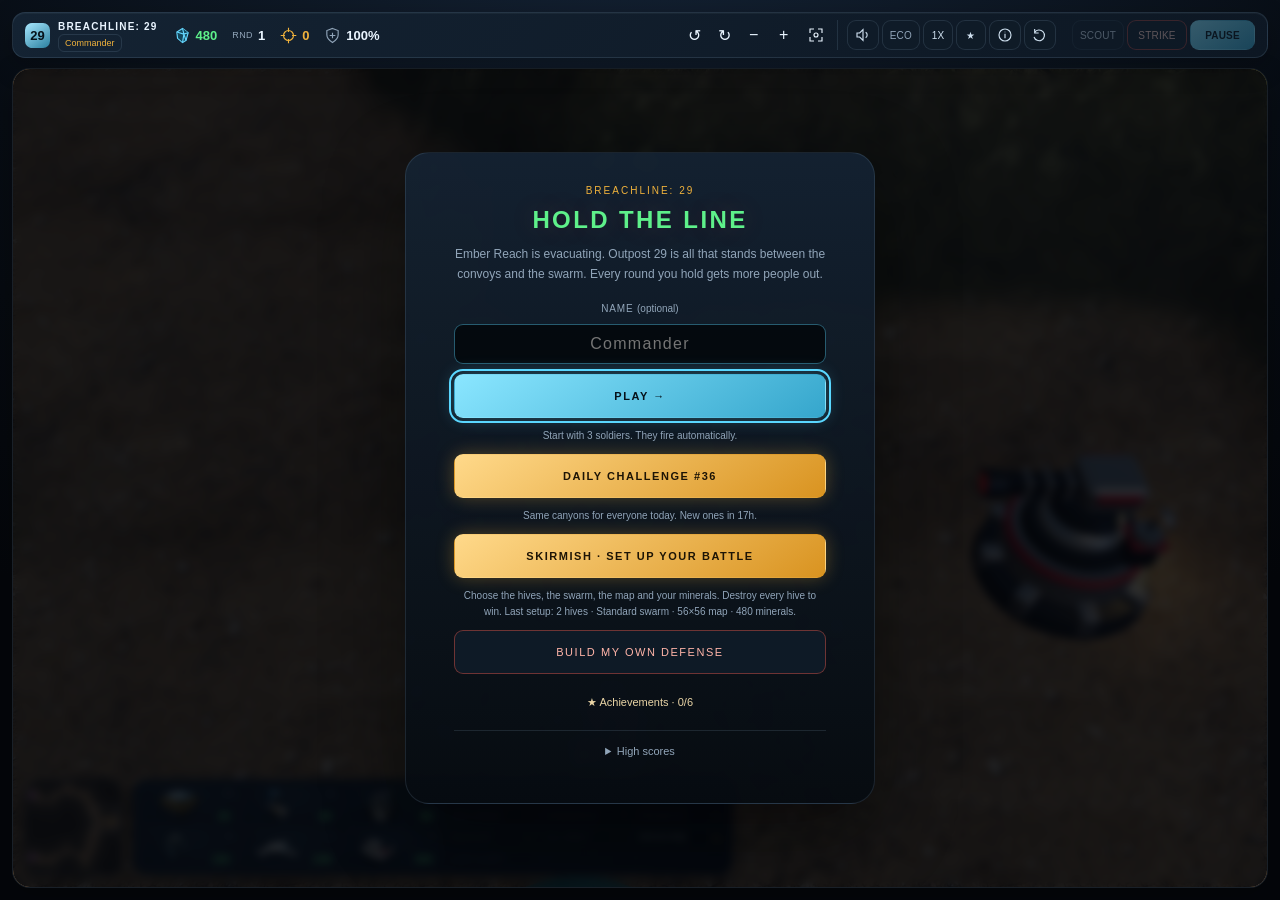
==== index.html @ 42fe8c97 "Show unit stats in the bottom-right corner A selected unit, or the unit a build card offers, shows i" ====
<!DOCTYPE html>
<html lang="en">
<head>
<meta charset="utf-8">
<meta name="viewport" content="width=device-width, initial-scale=1">
<title>BREACHLINE: 29 — Hold the Line</title>
<meta name="description" content="Outpost 29 is all that stands between an evacuation and an endless swarm. Build the line, command it like an RTS, and see how many rounds you can hold. Free in your browser, no install.">
<meta name="theme-color" content="#070e18">
<link rel="canonical" href="https://protectyourhome.vercel.app/">
<!-- Link previews. The picture is rendered from the game by tests/make-og-image.cjs. -->
<meta property="og:type" content="website">
<meta property="og:site_name" content="BREACHLINE: 29">
<meta property="og:title" content="BREACHLINE: 29 — Hold the Line">
<meta property="og:description" content="Outpost 29 is all that stands between an evacuation and an endless swarm. Build the line, command it like an RTS, and see how many rounds you can hold. Free in your browser.">
<meta property="og:url" content="https://protectyourhome.vercel.app/">
<meta property="og:image" content="https://protectyourhome.vercel.app/assets/og.jpg">
<meta property="og:image:width" content="1200">
<meta property="og:image:height" content="630">
<meta property="og:image:alt" content="A thin line of troopers, walkers and a gunship holding a canyon barricade against a glowing swarm.">
<meta name="twitter:card" content="summary_large_image">
<meta name="twitter:title" content="BREACHLINE: 29 — Hold the Line">
<meta name="twitter:description" content="An evacuation behind you, an endless swarm in front. How many rounds can you hold? Free in your browser.">
<meta name="twitter:image" content="https://protectyourhome.vercel.app/assets/og.jpg">
<link rel="stylesheet" href="src/style.css">
<link rel="stylesheet" href="src/skirmish.css">
<script type="importmap">
{
  "imports": {
    "three": "./vendor/three/build/three.module.js",
    "three/addons/": "./vendor/three/examples/jsm/"
  }
}
</script>
</head>
<body>
<div class="app">

  <header class="hud">
    <div class="hud__brand">
      <div class="hud__sigil">29</div>
      <div>
        <h1>BREACHLINE: 29</h1>
        <p id="pilot">Ember Reach · Outpost 29</p>
        <span id="commanderBadge" class="commander-badge">Commander</span>
      </div>
    </div>

    <div class="hud__readouts" aria-label="Resources and progress">
      <div class="readout readout--mineral" title="Minerals"><svg class="hud-icon hud-icon--mineral" viewBox="0 0 24 24" aria-hidden="true"><path d="m12 2 8 6-3 11-5 3-7-6L4 7Z"/><path d="m12 2 2 8 6-2M4 7l10 3-2 12m2-12 3 9"/></svg><span class="sr-only">Minerals </span><span class="readout__v" id="rMinerals">0</span></div>
      <div class="readout" title="Level"><span class="readout__k">RND</span><span class="readout__v" id="rWave">1</span></div>
      <div class="readout readout--score" title="Score · bugs killed"><svg class="hud-icon" viewBox="0 0 24 24" aria-hidden="true"><circle cx="12" cy="12" r="7"/><path d="M12 1v6m0 10v6M1 12h6m10 0h6"/></svg><span class="sr-only">Score </span><span class="readout__v" id="rKills">0</span><span id="rStreak" class="streak" title="Kill streak: keep killing within 2.5 seconds for bonus minerals" hidden></span></div>
      <div class="readout" title="Ridge relay health"><svg class="hud-icon" viewBox="0 0 24 24" aria-hidden="true"><path d="m12 2 8 3v6c0 6-8 11-8 11S4 17 4 11V5Z"/><path d="M8 12h8m-4-4v8"/></svg><span class="sr-only">Base health </span><span class="readout__v" id="rCore">100%</span></div>
    </div>

    <div id="hudTools" class="hud__tools">
      <div class="cam" aria-label="Camera">
        <button id="camLeft" class="cam__btn" title="Rotate left" aria-label="Rotate left">↺</button>
        <button id="camRight" class="cam__btn" title="Rotate right" aria-label="Rotate right">↻</button>
        <button id="camOut" class="cam__btn" title="Zoom out" aria-label="Zoom out">−</button>
        <button id="camIn" class="cam__btn" title="Zoom in" aria-label="Zoom in">+</button>
        <button id="camReset" class="cam__btn" title="Reset view" aria-label="Reset view"><svg viewBox="0 0 24 24" aria-hidden="true"><path d="M3 9V3h6m6 0h6v6M3 15v6h6m6 0h6v-6"/><circle cx="12" cy="12" r="3"/></svg></button>
      </div>
      <div class="hud__settings">
        <button id="btnSound" class="btn btn--icon" title="Sound on" aria-label="Toggle sound" aria-pressed="true"><svg viewBox="0 0 24 24" aria-hidden="true"><path d="M3 9h4l5-5v16l-5-5H3ZM16 8c3 2 3 6 0 8"/><path class="sound-mute" d="m16 9 6 6m0-6-6 6"/></svg></button>
        <button id="btnFx" class="btn btn--icon" title="Eco graphics: cooler 30 fps rendering">ECO</button>
        <button id="btnSpeed" class="btn btn--icon" title="Game speed">1x</button>
        <button id="btnCareer" class="btn" type="button" title="Achievements and cosmetics" aria-label="Achievements and cosmetics">★</button>
        <button id="btnInspector" class="btn btn--inspector" title="Unit info (I)" aria-label="Unit info" aria-expanded="false" aria-controls="unitPanel"><svg viewBox="0 0 24 24" aria-hidden="true"><circle cx="12" cy="12" r="9"/><path d="M12 10v7m0-10v1"/></svg></button>
        <button id="btnRestart" class="btn" title="Restart" aria-label="Restart"><svg viewBox="0 0 24 24" aria-hidden="true"><path d="M4 8a8 8 0 1 1-1 7M4 3v6h6"/></svg></button>
      </div>
    </div>
    <div class="hud__controls">
      <button id="btnScout" class="btn" type="button" aria-haspopup="dialog" aria-controls="scoutDialog">Scout</button>
      <button id="btnAir" class="btn btn--strike" title="Air Strike (R)" aria-label="Air Strike">Strike</button>
      <button id="btnPause" class="btn btn--primary" title="Pause game (Space)" aria-pressed="false">Pause</button>
      <button id="btnMore" class="btn btn--more" title="Camera and settings" aria-label="Camera and settings" aria-expanded="false" aria-controls="hudTools">⋯</button>
    </div>
  </header>


  <main class="stage">
    <canvas id="game" aria-label="Battlefield: drag to pan, hold the middle mouse button and drag to rotate, right-click to order units, scroll to zoom, Shift-drag to select units"></canvas>
    <div id="overlay" class="overlay"></div>
    <div id="raidNotice" class="raid-notice" role="status" hidden><strong>Destroy enemy's base</strong><span>Attack (A) sends your army · Destroy every enemy base to finish the round</span></div>
    <div id="callout" class="callout" role="status" aria-live="polite" hidden><strong id="calloutTitle"></strong><span id="calloutNote"></span></div>
    <button id="btnRedeploy" class="btn btn--primary redeploy" type="button" hidden>Redeploy army (Shift+D)</button>
    <div id="selbox" class="selbox" hidden></div>
    <canvas id="minimap" class="minimap" title="Minimap — click to look, right-click to send selected units"></canvas>

  <section class="dock" aria-label="Build units and issue orders">
    <div class="buildbar" id="buildBar"></div>
    <div id="toasts" class="toasts"></div>
    <div class="cmdcard" id="cmdCard" aria-label="Commands"></div>
  </section>

  <aside id="unitCard" class="unit-card" aria-label="Unit stats" hidden>
    <div class="unit-card__head"><strong id="cardName"></strong><span id="cardRole"></span></div>
    <div id="cardHealth" class="unit-card__health"><i id="cardHealthBar"></i><span id="cardHealthText"></span></div>
    <div id="cardStats" class="unit-card__stats"></div>
  </aside>



    <div id="fieldGuide" class="field-guide" hidden>
      <span class="field-guide__tag">FIELD MANUAL / 01</span>
      <strong id="guideTitle">Your squad fires automatically.</strong>
      <span id="guideText">Shift-drag to select them. Right-click the ground to reposition.</span>
      <button id="guideDismiss" type="button" aria-label="Dismiss field manual">×</button>
    </div>
    <div id="challengeHud" class="challenge-hud" hidden aria-live="polite"></div>
    <div id="matchHud" class="match-hud" role="status" hidden></div>
    <div id="achievementNotice" class="achievement-notice" role="status" aria-live="polite" hidden></div>

    <section id="pauseMenu" class="banner pause-menu" aria-label="Game paused" hidden>
      <div class="banner__inner pause-card">
        <span class="intro__eyebrow">TAKE A BREATHER</span>
        <h2 class="is-win">Game paused</h2>
        <p id="pauseSaveInfo"></p>
        <button id="btnResume" class="btn btn--primary" type="button">Resume game</button>
        <button id="btnPlan" class="btn" type="button">Plan defense while paused</button>
        <button id="btnSaveQuit" class="btn" type="button">Save &amp; quit</button>
        <button class="btn btn--ghost" type="button" data-career>Achievements &amp; cosmetics</button>
        <p id="saveFeedback" class="save-feedback" role="status"></p>
      </div>
    </section>
    <button id="pausePlanBar" class="pause-plan-bar" type="button" hidden>Planning paused · Open pause menu</button>

    <div id="banner" class="banner" hidden>
      <div class="banner__inner">
        <h2 id="bannerTitle">Outpost Overrun</h2>
        <p id="bannerText"></p>
        <img id="runCard" class="run-card" alt="Your last stand score card" hidden>
        <div class="share-actions">
          <button id="btnChallenge" class="btn btn--gold" type="button">Challenge a friend</button>
          <button id="btnCopyChallenge" class="btn" type="button">Copy link</button>
          <button id="btnSaveCard" class="btn" type="button">Save card</button>
        </div>
        <p id="shareStatus" class="share-status" role="status"></p>
        <ol id="bannerBoard" class="board"></ol>
        <button id="resultCareer" class="career-teaser" type="button" data-career></button>
        <button id="bannerBtn" class="btn btn--primary">Play Again</button>
      </div>
    </div>

    <div id="intro" class="banner">
      <form id="introForm" class="banner__inner intro" autocomplete="off">
        <span class="intro__eyebrow">BREACHLINE: 29</span>
        <h2 class="is-win">Hold the Line</h2>
        <p>Ember Reach is evacuating. Outpost 29 is all that stands between the convoys and the swarm. Every round you hold gets more people out.</p>
        <p id="challengeIntro" class="challenge-intro" hidden></p>
        <section id="savedRun" class="saved-run" aria-label="Saved run" hidden>
          <button id="btnContinue" class="btn btn--primary" type="button">Continue game</button>
          <p id="savedRunInfo"></p>
        </section>
        <p id="introSaveFeedback" class="save-feedback" role="status"></p>
        <label class="intro__label" for="playerName">Name <span>(optional)</span></label>
        <input id="playerName" class="intro__input" maxlength="16" placeholder="Commander" spellcheck="false">
        <button id="introBtn" class="btn btn--primary" type="submit" name="deploy" value="quick">Play →</button>
        <span class="intro__hint">Start with 3 soldiers. They fire automatically.</span>
        <button id="btnDaily" class="btn btn--gold" type="submit" name="deploy" value="daily">Daily challenge</button>
        <span id="dailyInfo" class="intro__hint"></span>
        <button id="btnSkirmish" class="btn btn--gold" type="button" aria-haspopup="dialog" aria-controls="skirmishDialog" hidden>Skirmish · set up your battle</button>
        <span id="skirmishInfo" class="intro__hint" hidden></span>
        <button class="btn btn--ghost" type="submit" name="deploy" value="build">Build my own defense</button>
        <button id="introCareer" class="career-teaser" type="button" data-career></button>
        <details id="introScores" class="intro__scores">
          <summary>High scores</summary>
          <p class="intro__sub" id="boardTitle">Top commanders</p>
          <ol id="introBoard" class="board"></ol>
        </details>
      </form>
    </div>
  </main>



  <aside id="unitPanel" class="panel" data-faction="marine">
  <section id="battleReadouts" class="battle-readouts" aria-label="Round and boss progress" hidden>
    <section id="assaultHud" class="assault-hud" hidden aria-label="Milestone assault">
      <div class="assault-hud__top"><span id="bossKicker">MILESTONE / 10</span><button id="btnLocateBoss" type="button">Locate boss ↗</button></div>
      <div class="assault-hud__title"><strong id="bossName"></strong><span id="bossHealth"></span></div>
      <div id="bossMeter" class="boss-meter" role="progressbar" aria-label="Boss health" aria-valuemin="0" aria-valuemax="100"><i id="bossFill"></i></div>
      <p id="bossStatus"></p>
      <div class="assault-hud__timers"><span id="bossAttack"></span><span id="bossAdds"></span></div>
    </section>
    <details id="treasure" class="treasure" hidden>
      <summary id="treasureSummary">Trooper upgrades · automatically applied</summary>
      <p class="treasure__help">All current and future Troopers. Silver: next 3 rounds. Gold: permanent this run.</p>
      <div id="treasureNote" class="treasure__list"></div>
    </details>
    <details id="evolutionLoadout" class="treasure" hidden>
      <summary id="evolutionSummary">Army evolutions</summary>
      <p class="treasure__help">Permanent this run · current and future units</p>
      <div id="evolutionList" class="evolution-list"></div>
    </details>
  </section>

    <div class="panel__tabs">
      <button class="tab tab--active" data-unit="marine">Trooper</button>
      <button class="tab" data-unit="goliath">Atlas</button>
      <button class="tab" data-unit="tank">Hammer</button>
      <button class="tab" data-unit="falcon">Vector</button>
      <button class="tab" data-unit="cruiser">Titan</button>
      <button class="tab" data-unit="scorcher">Torch</button>
      <button class="tab" data-unit="deadeye">Spectre</button>
      <button class="tab" data-unit="mender">Medic</button>
      <button class="tab" data-unit="zergling">Ripper</button>
    </div>

    <div class="portrait">
      <canvas id="portrait"></canvas>
      <div class="portrait__scan"></div>
      <div class="portrait__tag" id="pFaction">Breachline Compact</div>
    </div>

    <div class="panel__head">
      <h2 id="pName">Trooper</h2>
      <p id="pRole">Recruit · Tier 1 of 4</p>
      <p class="selcount" id="selCount"></p>
    </div>

    <div class="selgrid" id="selGrid" hidden></div>

    <div class="stats" id="stats"></div>

    <div id="baseActions" class="base-actions" hidden>
      <button id="btnBaseUpgrade" class="btn btn--gold" type="button">Upgrade base · 200 minerals</button>
      <span id="baseBonus"></span>
      <button id="btnLaser" class="btn" type="button" aria-pressed="false">Laser · 0%</button>
      <span id="laserHint">90s charge · one piercing shot</span>
    </div>

    <div class="actions">
      <button id="btnUpgrade" class="btn btn--gold" hidden>Promote</button>
      <button id="btnYamato" class="btn btn--gold" type="button" hidden>Fire Yamato (Shift+Z)</button>
      <button id="btnStim" class="btn btn--stim" hidden>Overdrive (F)</button>
      <button id="btnEject" class="btn" hidden>Leave Bunker</button>
      <button id="btnSell" class="btn btn--ghost" hidden>Salvage</button>
      <button id="btnScv" class="btn" hidden>Rebuild Patch Rig</button>
    </div>

    <div class="armory">
      <div class="armory__row">
        <span class="armory__k">Armory</span>
        <span class="armory__v" id="armoryLabel">Dense-Core Slugs</span>
      </div>
      <div class="armory__bar"><i id="armoryFill"></i></div>
      <p class="armory__note" id="armoryNote"></p>
    </div>

    <p class="bio" id="pBio"></p>
    <p class="quote" id="pQuote"></p>
  </aside>

</div>

<dialog id="evolutionDialog" class="evolution-dialog" aria-labelledby="evolutionTitle" aria-describedby="evolutionHelp">
  <span class="evolution-eyebrow" id="evolutionBoss">BOSS DEFEATED</span>
  <h2 id="evolutionTitle">Evolve your army.</h2>
  <p id="evolutionHelp">Choose one. Change the way you fight for the rest of this run.</p>
  <div id="evolutionChoices" class="evolution-choices"></div>
  <p class="evolution-footer">BATTLE PAUSED · Treasure collected · Choose to resume</p>
</dialog>

<dialog id="careerDialog" class="career-dialog" aria-labelledby="careerTitle">
  <div class="career-heading"><div><span class="intro__eyebrow">COMMANDER RECORD</span><h2 id="careerTitle">Make every stand count</h2></div><button id="closeCareer" class="btn" type="button" aria-label="Close achievements">×</button></div>
  <p id="careerSummary"></p>
  <p class="career-help">Progress carries across runs. Rewards change your look; combat strength comes from your run.</p>
  <div id="achievementList" class="achievement-list"></div>
  <h3>Your loadout</h3>
  <p class="career-help">Army rings appear beneath your units, including new recruits.</p>
  <div id="cosmeticLoadout" class="cosmetic-loadout"></div>
  <p id="careerStorage" class="save-feedback" role="status"></p>
</dialog>

<dialog id="skirmishDialog" class="career-dialog skirmish-dialog" aria-labelledby="skirmishTitle">
  <div class="career-heading"><div><span class="intro__eyebrow">SKIRMISH</span><h2 id="skirmishTitle">Set up your battle</h2></div><button id="closeSkirmish" class="btn" type="button" aria-label="Close setup">×</button></div>
  <p class="career-help">One map, one match. Destroy every hive to win; lose if the relay falls.</p>
  <div id="skirmishSetup" class="skirmish-setup"></div>
  <p id="skirmishSummary" class="skirmish-summary" role="status"></p>
  <div class="share-actions"><button id="startSkirmish" class="btn btn--primary" type="button">Start match</button></div>
</dialog>

<dialog id="replaceDialog" class="career-dialog replace-dialog" aria-labelledby="replaceTitle">
  <h2 id="replaceTitle">Start a new stand?</h2>
  <p id="replaceText"></p>
  <div class="share-actions"><button id="cancelReplace" class="btn" type="button">Keep saved run</button><button id="confirmReplace" class="btn btn--primary" type="button">Start new run</button></div>
</dialog>

<script type="module" src="src/main.js"></script>
<dialog id="scoutDialog" class="scout-dialog" aria-labelledby="scoutTitle" aria-describedby="scoutSummary">
  <header><span class="scout-eyebrow">KNOW THE ENEMY · CHOOSE YOUR COUNTER</span><h2 id="scoutTitle">Scouting report</h2></header>
  <p id="scoutSummary"></p>
  <p class="scout-paused">Battle paused while you plan. Select a counter, then place it on the battlefield.</p>
  <div id="scoutThreats"></div>
  <p id="scoutBoss" class="scout-boss" hidden></p>
  <form method="dialog"><button id="scoutClose" class="btn btn--primary" type="button" autofocus>Return to battlefield</button></form>
</dialog>
</body>
</html>
---- src/style.css ----
:root {
  --compact: #5ad7ff;
  --zerg: #c06bff;
  --gold: #f0b23c;
  --ok: #5ef08a;
  --danger: #ff5a4a;
  --line: rgba(120, 170, 210, .16);
  --text: #cfe0ef;
  --muted: #7b8ea3;
  --mono: ui-monospace, "SF Mono", Menlo, Consolas, monospace;
  --accent: var(--compact);
}

* { box-sizing: border-box; }

html, body {
  margin: 0;
  height: 100%;
  background: radial-gradient(1400px 800px at 50% -15%, #16263a 0%, #070c13 55%, #04060a 100%);
  color: var(--text);
  font-family: -apple-system, BlinkMacSystemFont, "Segoe UI", sans-serif;
  -webkit-font-smoothing: antialiased;
  overflow: hidden;
}

.app {
  height: 100dvh;
  min-height: 0;
  padding: 12px;
  display: grid;
  gap: 10px;
  grid-template-columns: minmax(0, 1fr) 300px;
  grid-template-rows: auto minmax(0, 1fr);
  grid-template-areas: "hud hud" "stage panel";
}

/* ---------------- HUD ---------------- */

.hud {
  grid-area: hud;
  display: flex;
  align-items: center;
  gap: 18px;
  flex-wrap: wrap;
  padding: 10px 18px;
  background: linear-gradient(180deg, rgba(22, 38, 56, .92), rgba(8, 13, 20, .92));
  border: 1px solid var(--line);
  clip-path: polygon(14px 0, 100% 0, 100% calc(100% - 14px), calc(100% - 14px) 100%, 0 100%, 0 14px);
}

.hud__brand { display: flex; align-items: center; gap: 12px; margin-right: auto; }

.hud__sigil {
  width: 38px; height: 38px;
  display: grid; place-items: center;
  font-weight: 800; font-size: 19px;
  color: #06121a;
  background: linear-gradient(145deg, #a8e8ff, #2a7f9e);
  clip-path: polygon(50% 0, 100% 28%, 100% 72%, 50% 100%, 0 72%, 0 28%);
  box-shadow: 0 0 20px rgba(90, 215, 255, .45);
}

.hud__brand h1 { margin: 0; font-size: 14px; letter-spacing: .24em; text-transform: uppercase; color: #eaf5ff; }
.hud__brand p { margin: 2px 0 0; font-size: 10px; letter-spacing: .16em; text-transform: uppercase; color: var(--muted); }

.hud__readouts { display: flex; gap: 8px; flex-wrap: wrap; }

.readout {
  min-width: 104px;
  padding: 6px 11px;
  background: rgba(8, 15, 23, .85);
  border: 1px solid var(--line);
  border-left: 2px solid var(--compact);
}

.readout--mineral { border-left-color: var(--ok); }
.readout--zerg { border-left-color: var(--zerg); }
.readout__k { display: block; font-size: 9px; letter-spacing: .16em; text-transform: uppercase; color: var(--muted); }
.readout__v { display: block; font-size: 16px; font-weight: 700; color: #eaf5ff; }
.readout--mineral .readout__v { color: var(--ok); }
.readout--zerg .readout__v { color: var(--zerg); }

.hud__controls { display: flex; gap: 8px; }

.btn {
  font: inherit;
  font-size: 11px;
  letter-spacing: .14em;
  text-transform: uppercase;
  color: var(--text);
  padding: 9px 14px;
  background: rgba(16, 28, 40, .9);
  border: 1px solid var(--line);
  cursor: pointer;
  transition: background .15s, color .15s, transform .08s, opacity .15s;
}

.btn:hover:not(:disabled) { background: rgba(34, 58, 80, .95); color: #fff; }
.btn:active:not(:disabled) { transform: translateY(1px); }
.btn:disabled { opacity: .32; cursor: not-allowed; }
.btn--icon { padding: 9px 10px; min-width: 44px; }
.btn--off { color: var(--muted); }

.btn--primary {
  color: #06121a; font-weight: 700;
  background: linear-gradient(145deg, #8ae6ff, #35a6cc);
  border-color: transparent;
  box-shadow: 0 0 18px rgba(90, 215, 255, .32);
}
.btn--primary:hover:not(:disabled) { background: linear-gradient(145deg, #b5f1ff, #4dc0e6); color: #06121a; }

.btn--gold {
  color: #1d1405; font-weight: 700;
  background: linear-gradient(145deg, #ffd98a, #d99320);
  border-color: transparent;
  box-shadow: 0 0 18px rgba(240, 178, 60, .3);
}
.btn--gold:hover:not(:disabled) { background: linear-gradient(145deg, #ffe9b4, #e9a93a); color: #1d1405; }

.btn--ghost { border-color: rgba(255, 90, 74, .4); color: #ffb4a8; }
.btn--ghost:hover:not(:disabled) { background: rgba(255, 90, 74, .15); }

.btn--strike {
  border-color: rgba(255, 90, 74, .55);
  color: #ffd0c4;
  min-width: 118px;
}
.btn--strike:hover:not(:disabled) { background: rgba(255, 90, 74, .18); color: #fff; }
.btn--strike.btn--armed {
  border-color: #ff5a4a;
  background: rgba(255, 90, 74, .22);
  box-shadow: 0 0 14px rgba(255, 90, 74, .35);
}

/* ---------------- Stage ---------------- */

.stage {
  grid-area: stage;
  position: relative;
  border: 1px solid var(--line);
  background: #04060a;
  overflow: hidden;
  clip-path: polygon(0 0, calc(100% - 18px) 0, 100% 18px, 100% 100%, 18px 100%, 0 calc(100% - 18px));
}

#game { display: block; width: 100%; height: 100%; touch-action: none; cursor: default; }

.overlay { position: absolute; inset: 0; pointer-events: none; }

.cam {
  position: absolute;
  top: 12px;
  right: 22px;
  display: flex;
  gap: 4px;
  z-index: 2;
}
.cam__btn {
  width: 36px;
  height: 36px;
  padding: 0;
  font: inherit;
  font-size: 16px;
  color: #eaf5ff;
  background: rgba(6, 12, 18, .72);
  border: 1px solid var(--line);
  cursor: pointer;
}
.cam__btn--wide { width: auto; padding: 0 10px; font-size: 10px; letter-spacing: .12em; text-transform: uppercase; }
.cam__btn:hover { background: rgba(28, 52, 74, .9); }

.ftext {
  position: absolute;
  top: 0; left: 0;
  font-size: 13px;
  font-weight: 700;
  letter-spacing: .04em;
  text-shadow: 0 2px 4px rgba(0, 0, 0, .9);
  pointer-events: none;
  white-space: normal;
}
.ftext.dmg { color: #9ef0c0; }
.ftext.dmg-self { color: #ff8a7a; }
.ftext.cash { color: var(--ok); font-size: 15px; }

.dock {
  grid-area: dock;
  display: flex;
  align-items: center;
  gap: 12px;
  min-height: 74px;
  padding: 8px 10px;
  background: rgba(8, 14, 22, .92);
  border: 1px solid var(--line);
}

.buildbar { display: flex; gap: 8px; }

.status {
  margin: 0;
  flex: 1;
  font-size: 12px;
  line-height: 1.45;
  color: var(--muted);
}
.status b { color: var(--compact); font-weight: 600; }

.toasts { display: flex; flex-direction: column; gap: 4px; max-width: 240px; }

.card {
  position: relative;
  width: 78px;
  flex: none;
  padding: 9px 8px 8px;
  display: grid;
  gap: 2px;
  justify-items: center;
  font: inherit;
  color: var(--text);
  background: rgba(8, 16, 24, .88);
  border: 1px solid var(--line);
  cursor: pointer;
  transition: border-color .15s, background .15s, transform .1s;
}
.card:hover { background: rgba(26, 48, 68, .92); transform: translateY(-2px); }
.card--on { border-color: var(--ok); box-shadow: 0 0 16px rgba(94, 240, 138, .25); }
.card--poor { opacity: .45; }
.card__icon {
  width: 26px; height: 26px;
  display: grid; place-items: center;
  font-size: 13px; font-weight: 800; color: #06121a;
  background: linear-gradient(145deg, #a8e8ff, #3a8fb0);
  clip-path: polygon(50% 0, 100% 28%, 100% 72%, 50% 100%, 0 72%, 0 28%);
}
.card__name { font-size: 8px; letter-spacing: .04em; text-transform: uppercase; color: var(--muted); text-align: center; }
.card[data-build="goliath"] .card__icon { background: linear-gradient(145deg, #e7f2b4, #6d7a38); }
.card[data-build="tank"] .card__icon { background: linear-gradient(145deg, #f0d7a0, #a86a22); }
.card__cost { font-size: 13px; font-weight: 700; color: var(--ok); }
.card__key {
  position: absolute; top: 4px; right: 5px;
  font-size: 9px; color: var(--muted);
}

.toasts { pointer-events: none; }

.toast {
  padding: 4px 9px;
  display: grid;
  background: rgba(8, 16, 24, .78);
  border: 1px solid var(--line);
  border-left: 3px solid var(--compact);
  animation: slide .25s ease;
  transition: opacity .5s, transform .5s;
}
.toast b { font-size: 11px; letter-spacing: .12em; text-transform: uppercase; color: #eaf5ff; }
.toast span { font-size: 10px; line-height: 1.25; letter-spacing: .04em; color: var(--muted); }
.toast span:empty { display: none; }
.toast--ok { border-left-color: var(--ok); }
.toast--warn { border-left-color: var(--zerg); }
.toast--unlock { border-left-color: var(--gold); }
.toast--out { opacity: 0; transform: translateX(20px); }
@keyframes slide { from { opacity: 0; transform: translateX(24px); } }

.btn--stim {
  color: #2a1004; font-weight: 700;
  background: linear-gradient(145deg, #ffb07a, #e2582a);
  border-color: transparent;
}

.banner[hidden] { display: none; }
.banner {
  position: absolute; inset: 0;
  display: grid; place-items: center;
  background: rgba(3, 6, 10, .82);
  backdrop-filter: blur(4px);
  animation: fade .3s ease;
}
@keyframes fade { from { opacity: 0 } }

.banner__inner {
  text-align: center;
  padding: 32px 48px;
  border: 1px solid var(--line);
  background: linear-gradient(180deg, rgba(20, 34, 50, .96), rgba(6, 11, 17, .96));
  clip-path: polygon(18px 0, 100% 0, 100% calc(100% - 18px), calc(100% - 18px) 100%, 0 100%, 0 18px);
}
.banner__inner h2 {
  margin: 0 0 8px;
  font-size: 24px; letter-spacing: .2em; text-transform: uppercase;
  color: var(--danger);
  text-shadow: 0 0 24px currentColor;
}
.banner__inner h2.is-win { color: var(--ok); }
.banner__inner p { margin: 0 0 20px; max-width: 340px; font-size: 12px; line-height: 1.7; color: var(--muted); }

/* ---------------- Inspector ---------------- */

.panel {
  grid-area: panel;
  display: flex;
  flex-direction: column;
  gap: 11px;
  padding: 13px;
  overflow-y: auto;
  background: linear-gradient(180deg, rgba(14, 24, 36, .94), rgba(7, 11, 17, .97));
  border: 1px solid var(--line);
  border-top: 2px solid var(--accent);
  clip-path: polygon(0 0, 100% 0, 100% calc(100% - 16px), calc(100% - 16px) 100%, 0 100%);
}
.panel[data-faction="zergling"] { --accent: var(--zerg); }
.panel[data-faction="goliath"] { --accent: #c6e07a; }
.panel[data-faction="tank"] { --accent: #e2a84a; }
.panel::-webkit-scrollbar { width: 6px; }
.panel::-webkit-scrollbar-thumb { background: rgba(120, 170, 210, .25); }

.panel__tabs { display: grid; grid-template-columns: 1fr 1fr; gap: 6px; }
.tab {
  font: inherit; font-size: 9px; letter-spacing: .08em; text-transform: uppercase;
  padding: 8px 4px; color: var(--muted);
  background: rgba(10, 18, 27, .8);
  border: 1px solid var(--line);
  cursor: pointer;
}
.tab:hover { color: var(--text); }
.tab--active { color: #06121a; font-weight: 700; background: var(--accent); border-color: transparent; }

.portrait {
  position: relative;
  height: 178px;
  border: 1px solid var(--line);
  background: radial-gradient(circle at 50% 60%, rgba(40, 90, 130, .35), rgba(4, 7, 11, .95) 70%);
  overflow: hidden;
}
.panel[data-faction="zergling"] .portrait {
  background: radial-gradient(circle at 50% 60%, rgba(100, 40, 140, .35), rgba(4, 7, 11, .95) 70%);
}
.panel[data-faction="goliath"] .portrait {
  background: radial-gradient(circle at 50% 60%, rgba(90, 110, 40, .4), rgba(4, 7, 11, .95) 70%);
}
.panel[data-faction="tank"] .portrait {
  background: radial-gradient(circle at 50% 60%, rgba(140, 90, 30, .38), rgba(4, 7, 11, .95) 70%);
}
#portrait { display: block; width: 100%; height: 100%; }
.portrait__scan {
  position: absolute; inset: 0; pointer-events: none;
  background: repeating-linear-gradient(to bottom, rgba(0, 0, 0, .22) 0 1px, transparent 1px 3px);
}
.portrait__tag {
  position: absolute; left: 10px; bottom: 8px;
  font-size: 9px; letter-spacing: .18em; text-transform: uppercase;
  color: var(--accent); text-shadow: 0 0 10px currentColor;
}

.panel__head h2 { margin: 0; font-size: 15px; letter-spacing: .13em; text-transform: uppercase; color: #eaf5ff; }
.panel__head p { margin: 3px 0 0; font-size: 10px; letter-spacing: .14em; text-transform: uppercase; color: var(--muted); }

.stats { display: flex; flex-direction: column; gap: 6px; }
.stat { display: grid; grid-template-columns: 76px 1fr 64px; align-items: center; gap: 8px; }
.stat__k { font-size: 9px; letter-spacing: .1em; text-transform: uppercase; color: var(--muted); }
.stat__bar { height: 8px; background: rgba(0, 0, 0, .55); border: 1px solid rgba(255, 255, 255, .07); overflow: hidden; }
.stat__bar i { display: block; height: 100%; box-shadow: 0 0 10px currentColor; transition: width .25s ease; }
.stat__v { font-size: 10px; text-align: right; color: #eaf5ff; }

.actions { display: flex; flex-direction: column; gap: 6px; }
.actions .btn { width: 100%; }
.actions .btn[hidden] { display: none; }

.armory { padding: 10px; background: rgba(6, 12, 19, .8); border: 1px solid var(--line); }
.armory__row { display: flex; justify-content: space-between; align-items: baseline; }
.armory__k { font-size: 9px; letter-spacing: .16em; text-transform: uppercase; color: var(--muted); }
.armory__v { font-size: 11px; color: var(--gold); }
.armory__bar { height: 6px; margin: 7px 0 5px; background: rgba(0, 0, 0, .6); border: 1px solid rgba(255, 255, 255, .07); }
.armory__bar i { display: block; height: 100%; background: var(--gold); box-shadow: 0 0 10px var(--gold); transition: width .3s ease; }
.armory__note { margin: 0; font-size: 9px; letter-spacing: .06em; color: var(--muted); }

.bio { margin: 0; font-size: 11px; line-height: 1.7; color: #9fb3c6; }
.quote { margin: 0; font-size: 11px; font-style: italic; color: var(--accent); opacity: .85; }

@media (max-width: 1040px) {
  .app { grid-template-columns: minmax(0, 1fr) 230px; }
  .hud { gap: 8px; padding: 8px 12px; }
  .hud__brand h1 { font-size: 11px; }
  .hud__controls { gap: 4px; }
  .readout { min-width: 80px; padding: 4px 7px; }
  .readout__k { letter-spacing: .06em; }
}

/* ---------------- RTS controls ---------------- */

#game.is-targeting { cursor: crosshair; }

.selbox {
  position: absolute;
  z-index: 3;
  pointer-events: none;
  border: 1px solid rgba(94, 240, 138, .9);
  background: rgba(94, 240, 138, .08);
  box-shadow: 0 0 12px rgba(94, 240, 138, .25);
}
.selbox[hidden] { display: none; }

.minimap {
  position: absolute;
  left: 12px;
  bottom: 22px;
  z-index: 2;
  display: block;
  border: 1px solid rgba(120, 170, 210, .35);
  background: #0b1016;
  box-shadow: 0 6px 20px rgba(0, 0, 0, .55);
  cursor: pointer;
  opacity: .82;
  transform-origin: 0 100%;
  transition: transform .16s ease, opacity .16s ease;
}
.minimap:hover { transform: scale(1.4); opacity: 1; }

.cmdcard {
  flex: none;
  display: grid;
  grid-template-columns: repeat(3, 62px);
  gap: 4px;
}
.cmd {
  position: relative;
  height: 32px;
  padding: 0 5px;
  display: flex;
  align-items: center;
  justify-content: center;
  font: inherit;
  font-size: 8px;
  letter-spacing: .06em;
  text-transform: uppercase;
  color: var(--text);
  background: rgba(8, 16, 24, .88);
  border: 1px solid var(--line);
  cursor: pointer;
  transition: background .15s, border-color .15s;
}
.cmd:hover:not(:disabled) { background: rgba(26, 48, 68, .92); border-color: rgba(90, 215, 255, .45); }
.cmd:disabled { opacity: .3; cursor: not-allowed; }
.cmd__label { text-align: center; line-height: 1.15; }
.cmd__key {
  position: absolute; top: 2px; right: 3px;
  font-size: 7px; color: var(--gold); letter-spacing: 0;
}
.cmd--armed { border-color: var(--danger); background: rgba(255, 90, 74, .18); box-shadow: 0 0 12px rgba(255, 90, 74, .35); }
.cmd--on { border-color: var(--gold); background: rgba(255, 211, 106, .16); color: var(--gold); }
.chip--guard { border-color: var(--gold); box-shadow: inset 0 0 0 1px rgba(255, 211, 106, .55); }

.selcount { color: var(--ok) !important; }
.selcount:empty { display: none; }

.selgrid {
  display: grid;
  grid-template-columns: repeat(6, 1fr);
  gap: 4px;
}
.selgrid[hidden] { display: none; }
.chip {
  display: grid;
  gap: 3px;
  padding: 4px 3px 3px;
  font: inherit;
  background: rgba(8, 16, 24, .88);
  border: 1px solid var(--line);
  cursor: pointer;
}
.chip:hover { border-color: rgba(94, 240, 138, .6); }
.chip__icon {
  justify-self: center;
  width: 20px; height: 20px;
  display: grid; place-items: center;
  font-size: 10px; font-weight: 800; color: #06121a;
  background: linear-gradient(145deg, #a8e8ff, #3a8fb0);
  clip-path: polygon(50% 0, 100% 28%, 100% 72%, 50% 100%, 0 72%, 0 28%);
}
.chip--goliath .chip__icon { background: linear-gradient(145deg, #e7f2b4, #6d7a38); }
.chip--tank .chip__icon { background: linear-gradient(145deg, #f0d7a0, #a86a22); }
.chip--scv .chip__icon { background: linear-gradient(145deg, #ffe39a, #b8861c); }
.chip__hp { height: 3px; background: rgba(0, 0, 0, .6); }
.chip__hp i { display: block; height: 100%; }

/* ---------------- score, start screen, leaderboard ---------------- */

.readout--score { border-left-color: var(--gold); }
.readout--score .readout__v { color: var(--gold); }

.intro { display: grid; justify-items: center; gap: 10px; min-width: min(360px, 86vw); }
.intro p { margin: 0; }
.intro__label { font-size: 10px; letter-spacing: .18em; text-transform: uppercase; color: var(--muted); }
.intro__input {
  width: 100%;
  font: inherit;
  font-size: 16px;
  letter-spacing: .08em;
  text-align: center;
  color: #eaf5ff;
  padding: 10px 12px;
  background: rgba(4, 8, 13, .9);
  border: 1px solid rgba(90, 215, 255, .4);
  outline: none;
}
.intro__input:focus { border-color: var(--compact); box-shadow: 0 0 16px rgba(90, 215, 255, .3); }
.intro__sub { margin-top: 8px !important; font-size: 10px; letter-spacing: .18em; text-transform: uppercase; color: var(--muted); }

.board {
  list-style: none;
  margin: 0 0 18px;
  padding: 0;
  width: 100%;
  min-width: min(320px, 80vw);
  max-height: 230px;
  overflow-y: auto;
  counter-reset: rank;
  font-size: 12px;
  text-align: left;
}
.intro .board { margin-bottom: 0; }
.board:empty { display: none; }
.board li {
  counter-increment: rank;
  display: grid;
  grid-template-columns: 26px 1fr auto auto;
  gap: 10px;
  align-items: baseline;
  padding: 5px 8px;
  border-bottom: 1px solid rgba(120, 170, 210, .1);
  color: var(--text);
}
.board li::before { content: counter(rank); color: var(--muted); }
.board li.is-you { background: rgba(240, 178, 60, .12); color: #fff; }
.board__name { overflow: hidden; text-overflow: ellipsis; white-space: nowrap; }
.board__lvl { color: var(--muted); font-size: 10px; }
.board__score { color: var(--gold); font-weight: 700; }
.board__note { margin: 0 0 10px; font-size: 10px; color: var(--muted); }

/* First-session guidance and the challenge loop. */
.intro__eyebrow { color: var(--gold); font-size: 10px; letter-spacing: .2em; }
.intro__hint { max-width: 320px; font-size: 10px; line-height: 1.6; color: var(--muted); }
.challenge-intro { border: 1px solid rgba(240,178,60,.35); padding: 10px 14px; color: var(--gold) !important; }
.field-guide { position: absolute; left: 18px; top: 18px; width: min(360px, calc(100% - 36px)); padding: 14px 36px 14px 16px; border: 1px solid rgba(90,215,255,.4); border-left: 3px solid var(--compact); background: rgba(7,14,24,.92); pointer-events: none; display: grid; gap: 7px; box-shadow: 0 10px 36px #0006; }
.field-guide[hidden], .challenge-hud[hidden] { display: none; }
.field-guide__tag { color: var(--compact); font-size: 9px; letter-spacing: .16em; }
.field-guide strong { font-size: 12px; }
.field-guide > span:last-of-type { font-size: 11px; color: var(--muted); line-height: 1.6; }
.field-guide button { position: absolute; top: 7px; right: 8px; border: 0; background: none; color: var(--muted); font-size: 22px; cursor: pointer; pointer-events: auto; }
.challenge-hud { position: absolute; bottom: 18px; left: 18px; padding: 10px 14px; border: 1px solid rgba(240,178,60,.35); background: #070e18e8; color: var(--gold); font-size: 11px; pointer-events: none; }
.challenge-hud.is-beaten { color: var(--ok); border-color: var(--ok); }
.run-card { display: block; width: min(280px, 100%); margin: 12px auto 18px; border: 1px solid var(--line); }
.run-card[hidden] { display: none; }
.share-actions { display: flex; flex-wrap: wrap; justify-content: center; gap: 8px; }
.banner__inner .share-status { min-height: 17px; margin: 10px auto; font-size: 10px; color: var(--compact); }
.banner { z-index: 5; overflow-y: auto; padding: 16px; }
.banner__inner { max-width: 100%; margin: auto; }
#banner .board { max-height: 130px; overflow-y: auto; }
@media (max-height: 800px) { .run-card { width: 180px; margin: 8px auto; } .banner__inner { padding: 22px 30px; } .intro { gap: 7px; } }

.milestone-track { display: flex; width: 100%; justify-content: center; gap: 20px; padding: 5px 0 10px; }
.milestone-track span { display: grid; gap: 5px; color: var(--muted); font-size: 8px; letter-spacing: .08em; }
.milestone-track b { color: #ff8b65; font-size: 22px; }
.assault-hud { position: absolute; top: 18px; left: 50%; transform: translateX(-50%); width: min(450px, calc(100% - 36px)); padding: 14px 18px; border: 1px solid #ff684b88; border-top: 3px solid #ff684b; background: linear-gradient(135deg, #23151bf5, #080f1bf5); box-shadow: 0 12px 45px #0008; pointer-events: none; }
.assault-hud[hidden] { display: none; }
.assault-hud__top, .assault-hud__title, .assault-hud__timers { display: flex; justify-content: space-between; align-items: center; gap: 10px; }
.assault-hud__top { color: #ff997b; font-size: 9px; letter-spacing: .14em; }
.assault-hud__top button { pointer-events: auto; border: 1px solid #ff684b55; background: #ff684b15; color: #ffb8a5; padding: 5px 8px; font: inherit; letter-spacing: 0; cursor: pointer; }
.assault-hud__top button:disabled { opacity: .35; cursor: default; }
.assault-hud__title { margin: 12px 0 9px; }
.assault-hud__title strong { font-size: 17px; letter-spacing: .12em; color: #ffe2d5; }
.assault-hud__title span { font-size: 10px; color: #ffc19d; white-space: nowrap; }
.boss-meter { height: 9px; background: #0008; overflow: hidden; }
.boss-meter i { display: block; height: 100%; background: linear-gradient(90deg, #bf3348, #ff9d65); transition: width .15s linear; box-shadow: 0 0 15px #ff684b88; }
.assault-hud p { margin: 10px 0; min-height: 28px; font-size: 11px; line-height: 1.5; color: #d3bcb6; }
.assault-hud__timers { color: #ff997b; font-size: 9px; }
.assault-hud.is-enraged { border-color: #ff334f; box-shadow: 0 0 35px #ff334f33; }
.assault-hud.is-cleared { border-color: var(--ok); }
.assault-hud.is-cleared .assault-hud__top, .assault-hud.is-cleared .assault-hud__timers { color: var(--ok); }
@media (max-width: 800px) { .assault-hud__title strong { font-size: 13px; } }
#banner .banner__inner { width: min(600px, 100%); }
#bannerText { margin-left: auto; margin-right: auto; }

/* Compact build/command dock aligns exactly with the minimap. */
.stage, .panel { min-width: 0; min-height: 0; }
.dock {
  position: absolute;
  z-index: 2;
  left: 154px;
  bottom: 12px;
  width: min(450px, calc(100% - 166px));
  height: 130px;
  min-height: 0;
  display: grid;
  grid-template-columns: minmax(0, 1fr) 136px;
  grid-template-rows: minmax(0, 1fr);
  align-items: stretch;
  gap: 7px;
  padding: 7px;
  background: rgba(6, 14, 23, .95);
  box-shadow: 0 6px 24px #0007;
}
.dock .buildbar { display: grid; grid-template-columns: repeat(3, minmax(0, 1fr)); grid-template-rows: repeat(2, minmax(0, 1fr)); gap: 4px; min-height: 0; }
.dock .card { min-width: 0; width: auto; height: auto; padding: 2px 4px; grid-template-columns: minmax(0, 1fr) auto; grid-template-rows: minmax(0, 1fr) 12px; gap: 0 3px; align-items: center; overflow: hidden; }
.dock .card__icon { display: block; width: 48px; max-width: 100%; height: 34px; grid-column: 1 / -1; object-fit: contain; clip-path: none; background: none; filter: drop-shadow(0 2px 3px #0008); }
.dock .card[data-build] .card__icon { background: none; }
.dock .card__name { justify-self: start; max-width: 100%; white-space: nowrap; overflow: hidden; text-overflow: ellipsis; font-size: 7px; letter-spacing: 0; }
.dock .card__cost { justify-self: end; font-size: 10px; }
.dock .card__key { top: 2px; right: 3px; font-size: 7px; }
.dock .cmdcard { grid-template-columns: repeat(3, minmax(0, 1fr)); grid-template-rows: repeat(4, minmax(0, 1fr)); grid-column: 2; grid-row: 1; gap: 3px; min-height: 0; }
.dock .cmd { height: auto; padding: 2px 17px 2px 4px; justify-content: flex-start; font-size: 7px; }
.dock .cmd__label { min-width: 0; overflow: hidden; text-align: left; text-overflow: ellipsis; white-space: nowrap; }
.dock .cmd__key { top: 50%; right: 4px; transform: translateY(-50%); }
.dock .status { position: absolute; bottom: calc(100% + 6px); left: 0; right: 0; padding: 6px 9px; font-size: 10px; line-height: 1.4; max-height: 42px; overflow: hidden; background: rgba(6,14,23,.9); border: 1px solid var(--line); pointer-events: none; }
.dock .status:empty { display: none; }
.dock .toasts:empty { display: none; }
.dock .toasts { position: absolute; bottom: calc(100% + 54px); left: 0; }
.minimap { bottom: 12px; }
.minimap:hover { transform: none; }
.challenge-hud { bottom: 192px; }
.btn--inspector { display: none; }
@media (max-width: 1100px) and (min-width: 761px) {
  .dock { grid-template-columns: minmax(0, 1fr) 262px; gap: 5px; }
  .dock .cmd { letter-spacing: 0; }
  .dock .card__name { display: none; }
  .dock .card__cost { grid-column: 1 / -1; justify-self: center; }
  .dock .card__icon { width: 44px; }
}
@media (max-width: 760px) {
  .app { position: relative; padding: 6px; gap: 6px; grid-template-columns: minmax(0, 1fr); grid-template-areas: "hud" "stage"; }
  .panel { display: none; }
  .btn--inspector { display: inline-block; }
  .app.is-inspecting .panel { display: flex; position: absolute; z-index: 4; right: 12px; top: 140px; bottom: 12px; width: min(260px, calc(100% - 24px)); box-shadow: 0 8px 30px #000a; }
  .field-guide { top: 62px; }
  .hud__brand p, .hud__sigil { display: none; }
  .hud__brand h1 { font-size: 10px; }
  .hud__readouts { gap: 4px; }
  .readout { min-width: 65px; padding: 3px 5px; }
  .readout__k { font-size: 7px; }
  .readout__v { font-size: 13px; }
  .hud__controls { flex-wrap: wrap; }
  .hud__controls .btn { font-size: 8px; padding: 7px; min-width: 0; letter-spacing: .03em; }
}
@media (max-width: 560px) {
  .dock { left: 112px; width: calc(100% - 124px); height: 90px; grid-template-columns: minmax(0, 1fr) 82px; padding: 4px; gap: 4px; }
  .dock .buildbar { gap: 3px; }
  .dock .card { padding: 1px 2px; grid-template-rows: minmax(0,1fr) 10px; }
  .dock .card__icon { width: 32px; height: 24px; }
  .dock .card__name { display: none; }
  .dock .card__cost { grid-column: 1 / -1; justify-self: center; font-size: 9px; }
  .dock .cmd { padding: 1px; justify-content: center; font-size: 6px; letter-spacing: 0; }
  .dock .cmd__label { text-align: center; }
  .dock .cmd__key { display: none; }   /* phones have no keyboard, and the names need the room */
  .dock .card__key { font-size: 6px; top: 1px; right: 2px; }
  .dock .status { font-size: 9px; max-height: 40px; }
  .minimap { width: 90px !important; height: 90px !important; }
  .challenge-hud { bottom: 152px; font-size: 9px; }
}

/* A single slim toolbar for resources, camera, settings and wave actions. */
.sr-only { position: absolute; width: 1px; height: 1px; padding: 0; margin: -1px; overflow: hidden; clip: rect(0,0,0,0); white-space: nowrap; border: 0; }
.hud { position: relative; z-index: 6; min-width: 0; min-height: 46px; flex-wrap: nowrap; gap: 16px; padding: 6px 12px; clip-path: none; background: #0c1722; }
.hud__brand { flex: none; gap: 8px; margin-right: 0; }
.hud__sigil { width: 25px; height: 25px; font-size: 13px; box-shadow: none; }
.hud__brand h1 { font-size: 10px; letter-spacing: .12em; }
.hud__brand p { display: none; }
.hud__readouts { flex: none; flex-wrap: nowrap; align-items: center; gap: 15px; }
.hud .readout { display: flex; align-items: center; gap: 5px; min-width: 0; padding: 0; border: 0; background: none; white-space: nowrap; }
.hud .readout__k { display: inline; font-size: 9px; letter-spacing: .04em; color: var(--muted); }
.hud .readout__v { display: inline; font-size: 13px; line-height: 1; font-variant-numeric: tabular-nums; }
.hud-icon { width: 17px; height: 17px; color: var(--muted); stroke: currentColor; fill: none; stroke-width: 1.6; }
.hud-icon--mineral { color: #65d8ff; fill: #14485e; }
.readout--score .hud-icon { color: var(--gold); }
.hud__tools { display: flex; align-items: center; gap: 9px; margin-left: auto; }
.hud .cam { position: static; gap: 2px; border-right: 1px solid var(--line); padding-right: 9px; }
.hud__settings, .hud__controls { display: flex; flex-wrap: nowrap; gap: 3px; align-items: center; }
.hud .btn, .hud .cam__btn { height: 30px; min-width: 30px; padding: 0 7px; font-size: 10px; letter-spacing: .02em; box-shadow: none; white-space: nowrap; }
.hud .cam__btn { width: 28px; min-width: 28px; font-size: 16px; border-color: transparent; background: none; }
.hud .btn svg, .hud .cam__btn svg { display: block; width: 16px; height: 16px; fill: none; stroke: currentColor; stroke-width: 1.7; }
.hud .btn--strike { min-width: 60px; }
.hud #btnPause { min-width: 65px; }
.hud .sound-mute { display: none; }
.hud .btn--off .sound-mute { display: block; }
.hud .btn--more { display: none; font-size: 20px; }
@media (max-width: 1150px) { .hud { gap: 10px; } .hud__brand h1 { display: none; } .hud__readouts { gap: 11px; } }
@media (max-width: 800px) {
  .hud { min-height: 42px; padding: 5px 8px; gap: 8px; }
  .hud__tools { display: none; position: absolute; top: calc(100% + 6px); right: 0; z-index: 6; margin: 0; padding: 9px; background: #0c1722; border: 1px solid var(--line); box-shadow: 0 6px 20px #0007; flex-wrap: wrap; justify-content: flex-end; max-width: calc(100vw - 12px); }
  .hud.is-tools-open .hud__tools { display: flex; }
  .hud .btn--more { display: block; }
  .hud__controls { margin-left: auto; }
  .hud__readouts { gap: 10px; }
  .hud .readout__v { font-size: 12px; }
  .hud .btn--inspector { display: block; }
  .field-guide { top: 18px; }
  .app.is-inspecting .panel { top: 60px; }
}
@media (max-width: 450px) {
  .hud__brand { display: none; }
  .hud { gap: 6px; }
  .hud__readouts { gap: 8px; }
  .hud .readout { gap: 3px; }
  .hud .readout__k { font-size: 8px; }
  .hud .readout__v { font-size: 11px; }
  .hud-icon { width: 14px; height: 14px; }
  .hud .btn--strike { min-width: 48px; }
  .hud #btnPause { min-width: 55px; }
}

/* Prioritize recognizable unit silhouettes over tiny labels. Names remain in tooltips. */
.dock .card__icon { width: 100%; height: 100%; max-height: 42px; min-height: 0; }
.dock .card__name { display: none; }
.dock .card__cost { grid-column: 1 / -1; justify-self: center; font-size: 11px; }
@media (max-width: 560px) { .dock .card__icon { max-height: 25px; } .dock .card__cost { font-size: 10px; } }

/* Round and boss readouts have their own row, outside the battlefield. */
.app { grid-template-rows: auto auto minmax(0, 1fr); grid-template-areas: "hud hud" "readouts readouts" "stage panel"; }
.battle-readouts { grid-area: readouts; display: flex; align-items: center; gap: 16px; min-width: 0; padding: 8px 12px; background: #0c1722; border: 1px solid var(--line); }
.battle-readouts[hidden], .round-progress[hidden] { display: none; }
.round-progress { flex: 0 1 280px; min-width: 0; display: grid; gap: 4px; pointer-events: none; }
.round-progress strong { font-size: 18px; letter-spacing: .08em; color: var(--compact); }
.round-progress span { font-size: 11px; line-height: 1.4; color: #eaf5ff; }
.round-progress.is-cleared strong { color: var(--ok); }
.battle-readouts .assault-hud { position: static; transform: none; flex: 1; min-width: 0; width: auto; padding: 0 0 0 14px; border: 0; border-left: 2px solid #ff684b; background: none; box-shadow: none; display: grid; grid-template-columns: minmax(0, 1fr) minmax(0, 1fr); gap: 5px 14px; pointer-events: auto; }
.battle-readouts .assault-hud[hidden] { display: none; }
.battle-readouts .assault-hud__title { margin: 0; }
.battle-readouts .assault-hud__title strong { font-size: 12px; letter-spacing: .04em; }
.battle-readouts .boss-meter { grid-column: 1 / -1; height: 5px; }
.battle-readouts .assault-hud p { grid-column: 1 / -1; margin: 0; min-height: 0; font-size: 10px; }
.battle-readouts .assault-hud__timers { grid-column: 1 / -1; }
.battle-readouts .is-cleared { border-left-color: var(--ok); }
.field-guide { top: 18px; }
@media (max-width: 760px) {
  .app { grid-template-areas: "hud" "readouts" "stage"; }
  .battle-readouts { flex-direction: column; align-items: stretch; gap: 6px; padding: 7px 10px; }
  .round-progress { flex: none; display: flex; align-items: center; gap: 10px; }
  .round-progress strong { flex: none; font-size: 15px; }
  .round-progress span { font-size: 10px; }
  .battle-readouts .assault-hud { flex: none; padding-left: 8px; gap: 4px 8px; }
  .battle-readouts .assault-hud__top { font-size: 8px; letter-spacing: 0; }
  .battle-readouts .assault-hud__top button { padding: 3px 4px; }
  .battle-readouts .assault-hud__title { flex-wrap: wrap; gap: 2px; }
  .battle-readouts .assault-hud__title strong { font-size: 10px; }
  .battle-readouts .assault-hud__timers { font-size: 8px; }
}

/* Soft surfaces keep the tactical layout without the cut-metal, pixel-box look. */
:root { --line: rgba(155, 191, 221, .14); --muted: #91a5b9; }
.hud, .battle-readouts, .stage, .panel, .banner__inner {
  clip-path: none;
  border-radius: 18px;
  box-shadow: 0 8px 28px rgba(0, 0, 0, .22), inset 0 1px 0 rgba(220, 240, 255, .04);
}
.hud, .battle-readouts { border-radius: 13px; background: linear-gradient(135deg, #142333, #0d1723); }
.panel { border-top: 1px solid var(--line); background: linear-gradient(160deg, #152536, #0b121d 65%); }
.banner__inner { border-radius: 24px; box-shadow: 0 24px 80px #0007; }
.banner__inner h2 { letter-spacing: .1em; text-shadow: 0 0 28px #ff5a4a33; }
.btn, .cam__btn, .tab, .intro__input { border-radius: 9px; }
.dock, .minimap, .portrait, .field-guide, .assault-hud, .treasure,
.challenge-hud, .run-card { border-radius: 14px; }
.dock { background: linear-gradient(145deg, rgba(21, 37, 53, .97), rgba(9, 18, 28, .97)); }
.card, .cmd, .chip, .readout, .challenge-intro, .dock .status,
.hud__tools, .assault-hud__top button { border-radius: 8px; }
.dock .card { background: radial-gradient(ellipse at 50% 25%, #27425688, #101c2b); }
.dock .card:hover:not(:disabled) { background: radial-gradient(ellipse at 50% 25%, #3c698b99, #172b3e); }
.hud__sigil, .chip__icon { clip-path: none; border-radius: 7px; }
.portrait__scan { background: radial-gradient(ellipse at center, transparent 45%, rgba(3, 8, 15, .3)); }
.stat__bar, .stat__bar i, .boss-meter, .boss-meter i, .chip__hp, .chip__hp i { border-radius: 999px; }

/* Saved runs and the permanent commander record. */
.commander-badge { font-size: 9px; color: var(--gold); border: 1px solid var(--line); padding: 3px 6px; border-radius: 6px; white-space: nowrap; }
.saved-run { width: 100%; display: grid; gap: 9px; padding: 16px; border: 1px solid #5ad7ff55; border-radius: 14px; background: #5ad7ff0a; }
.saved-run[hidden], .pause-menu[hidden], .achievement-notice[hidden] { display: none; }
.saved-run p { white-space: pre-line; font-size: 11px; }
.save-feedback { color: var(--gold) !important; font-size: 11px; line-height: 1.6; }
.save-feedback:empty { display: none; }
.career-teaser { display: block; width: 100%; margin: 8px 0; padding: 12px; background: #f0b23c09; border: 1px solid #f0b23c44; border-radius: 10px; color: #ead5a6; font: inherit; font-size: 11px; line-height: 1.7; cursor: pointer; text-align: left; }
.intro { width: min(470px, 100%); min-width: 0; }
.intro > .btn { width: 100%; }
.intro > p, .intro__hint { max-width: 100%; }
.intro h2 { margin-bottom: 0; }
.intro__label { margin-top: 8px; letter-spacing: .08em; }
.intro__label span { text-transform: none; letter-spacing: 0; }
.intro > .btn { min-height: 44px; }
.intro .career-teaser { margin: 0; padding: 8px; background: none; border-color: transparent; text-align: center; }
.intro__scores { width: 100%; min-width: 0; border-top: 1px solid var(--line); }
.intro__scores summary { padding: 14px 8px; color: var(--muted); font-size: 11px; cursor: pointer; }
.intro__scores summary:hover { color: var(--text); }
.intro__scores summary:focus-visible { outline: 2px solid var(--compact); outline-offset: 2px; border-radius: 6px; }
.intro__scores .board { min-width: 0; margin-top: 10px; }
.pause-menu { z-index: 6; }
.pause-card { display: grid; gap: 12px; width: min(430px, 100%); }
.pause-card p { margin: 0; max-width: none; }
.pause-plan-bar { position: absolute; z-index: 4; top: 12px; left: 12px; padding: 10px 14px; border: 1px solid #5ad7ff66; border-radius: 10px; background: #101e2ef5; color: var(--compact); font: inherit; font-size: 11px; cursor: pointer; }
.pause-plan-bar[hidden] { display: none; }
.stage.is-planning .field-guide { top: 58px; }
.achievement-notice { position: absolute; z-index: 7; top: 16px; left: 16px; max-width: min(410px, calc(100% - 32px)); padding: 6px 12px; border: 1px solid #f0b23c88; border-radius: 10px; background: #152332c7; color: #ffdc90; font-size: 11px; line-height: 1.4; pointer-events: none; box-shadow: 0 8px 28px #0007; }
.career-dialog { width: min(680px, calc(100vw - 24px)); max-height: calc(100dvh - 32px); margin: auto; padding: 26px; border: 1px solid #5ad7ff44; border-radius: 20px; background: linear-gradient(145deg, #172b3e, #0b131e); color: #eaf5ff; font-family: inherit; overflow-y: auto; }
.career-dialog::backdrop { background: #03060ade; backdrop-filter: blur(5px); }
.career-heading { display: flex; align-items: start; justify-content: space-between; gap: 14px; }
.career-dialog h2 { margin: 8px 0 16px; font-size: 22px; }
.career-dialog h3 { margin: 22px 0 10px; font-size: 15px; }
.career-dialog p { line-height: 1.6; font-size: 12px; }
.career-help, #careerSummary { color: var(--muted); }
.achievement-list { display: grid; grid-template-columns: 1fr 1fr; gap: 10px; margin-top: 18px; }
.achievement { display: grid; gap: 7px; padding: 15px; border: 1px solid var(--line); border-radius: 12px; background: #06101b66; }
.achievement strong { font-size: 13px; }
.achievement p { margin: 0; color: var(--muted); }
.achievement span { font-size: 11px; color: #b8c8d8; }
.achievement small { color: var(--muted); font-size: 10px; }
.achievement progress { width: 100%; height: 6px; border: 0; border-radius: 4px; accent-color: #5ad7ff; }
.achievement progress::-webkit-progress-bar { background: #25384b; border-radius: 4px; }
.achievement progress::-webkit-progress-value { background: #5ad7ff; border-radius: 4px; }
.achievement.is-earned { border-color: #f0b23c55; background: #f0b23c08; }
.achievement.is-earned strong, .achievement.is-earned span { color: #ffdc90; }
.cosmetic-loadout { display: grid; gap: 10px; }
.cosmetic-loadout fieldset { display: flex; flex-wrap: wrap; gap: 8px; border: 1px solid var(--line); border-radius: 12px; padding: 12px; min-width: 0; }
.cosmetic-loadout legend { color: var(--muted); font-size: 11px; padding: 0 6px; }
.cosmetic-option { font-size: 11px; }
.cosmetic-option[aria-pressed="true"] { border-color: var(--compact); background: #5ad7ff22; }
.cosmetic-option[data-equip="colour"]::before { content: ''; width: 10px; height: 10px; display: inline-block; border-radius: 50%; margin-right: 6px; background: var(--swatch, #5ad7ff); }
.replace-dialog { width: min(430px, calc(100vw - 24px)); }
button:focus-visible { outline: 2px solid var(--compact); outline-offset: 3px; }
@media (max-width: 760px) {
  .commander-badge { display: none; }
  .career-dialog { padding: 18px; }
  .achievement-list { grid-template-columns: 1fr; }
  .intro { padding: 20px; }
  .pause-card { padding: 24px; }
}
@media (prefers-reduced-motion: reduce) { .banner { animation: none; } }
.panel::-webkit-scrollbar-thumb { border-radius: 999px; }
.readout__v, .card__cost { font-variant-numeric: tabular-nums; }
button:focus-visible { outline: 2px solid var(--compact); outline-offset: 3px; }
@media (prefers-reduced-motion: reduce) {
  *, *::before, *::after { animation: none !important; transition: none !important; }
}

/* Automatic loot stays in the readout row, with optional details. */
.battle-readouts { flex-wrap: wrap; }
.treasure { flex: 1 0 100%; min-width: 0; padding-top: 6px; border-top: 1px solid var(--line); color: #c9d4df; font-size: 11px; }
.treasure[hidden] { display: none; }
.treasure summary { cursor: pointer; color: #e6d3a1; line-height: 1.5; }
.treasure summary:focus-visible { outline: 2px solid var(--compact); outline-offset: 3px; }
.treasure__help { color: var(--muted); font-size: 10px; margin: 7px 0; }
.treasure__list { max-height: 100px; overflow-y: auto; display: grid; gap: 5px; }
.treasure__item { padding-left: 8px; border-left: 2px solid; font-size: 10px; line-height: 1.5; }
.treasure__item--silver { color: #d3e0eb; border-color: #b2c5d7; }
.treasure__item--gold { color: var(--gold); border-color: var(--gold); }
@media (max-width: 760px) { .treasure { flex: none; width: 100%; } }

/* One header; optional boss and upgrade details live in the inspector. */
.app { grid-template-rows: auto minmax(0, 1fr); grid-template-areas: "hud hud" "stage panel"; }
.panel .battle-readouts { flex: none; display: flex; flex-direction: column; align-items: stretch; gap: 10px; padding: 10px; border-radius: 10px; }
.panel .battle-readouts[hidden] { display: none; }
.panel .battle-readouts .assault-hud { flex: none; padding: 0; border: 0; grid-template-columns: minmax(0, 1fr); }
.panel .assault-hud__title { flex-wrap: wrap; }
.panel .treasure { flex: none; width: 100%; }
@media (max-width: 760px) { .app { grid-template-areas: "hud" "stage"; } }

/* Wide, shallow controls leave more of the battlefield visible on desktop. */
@media (min-width: 761px) {
  .minimap { width: 96px !important; height: 96px !important; }
  .dock { left: 120px; width: min(800px, calc(100% - 132px)); height: 96px; padding: 6px; gap: 6px; }
}
@media (min-width: 1101px) {
  .dock { grid-template-columns: minmax(0, 1fr) 280px; }
  .dock .buildbar { grid-template-columns: repeat(6, minmax(0, 1fr)); grid-template-rows: minmax(0, 1fr); gap: 5px; }
  .dock .card { grid-template-rows: minmax(0, 1fr) 15px; padding: 3px; }
  .dock .card__icon { max-height: 56px; }
  .dock .card__cost { font-size: 12px; }
  .dock .card__key { top: 4px; right: 4px; font-size: 9px; }
  .dock .cmd { font-size: 9px; letter-spacing: 0; }
  .dock .cmd__key { font-size: 8px; }
}

.ftext.boss-spell { color: #e2c4ff; font-weight: 800; text-shadow: 0 2px 5px #000, 0 0 12px #7137ad; }

/* Larger controls for wide desktop displays; retain one compact header. */
@media (min-width: 1800px) and (min-height: 900px) {
  .app { grid-template-columns: minmax(0, 1fr) 340px; padding: 16px; gap: 12px; }
  .hud { min-height: 54px; padding: 8px 16px; }
  .hud__brand h1 { font-size: 12px; }
  .hud__readouts { gap: 20px; }
  .hud .readout__k { font-size: 11px; }
  .hud .readout__v { font-size: 16px; }
  .hud .btn, .hud .cam__btn { height: 36px; min-width: 36px; font-size: 12px; }
  .hud .cam__btn { font-size: 19px; }
  .hud .btn svg, .hud .cam__btn svg { width: 19px; height: 19px; }
  .panel { padding: 16px; gap: 14px; }
  .panel .tab { font-size: 11px; padding: 10px 5px; }
  .portrait { height: 210px; }
  .stat__k { font-size: 11px; }
  .minimap { width: 120px !important; height: 120px !important; }
  .dock { left: 144px; width: min(900px, calc(100% - 156px)); height: 120px; grid-template-columns: minmax(0, 1fr) 330px; }
  .dock .card__icon { max-height: 72px; }
  .dock .card__cost { font-size: 14px; }
  .dock .cmd { font-size: 11px; }
  .dock .cmd__key, .dock .card__key { font-size: 10px; }
}

/* Base research and the bonus timer stay accessible without opening unit info. */
.app { grid-template-rows: auto auto minmax(0, 1fr); grid-template-areas: "hud hud" "base base" "stage panel"; }
.base-controls { grid-area: base; display: flex; align-items: center; flex-wrap: wrap; gap: 8px 20px; padding: 8px 12px; background: #101e2e; border: 1px solid var(--line); border-radius: 12px; min-width: 0; }
.base-controls[hidden], .raid-hud[hidden] { display: none; }
.base-research, .base-laser { display: flex; align-items: center; flex-wrap: wrap; gap: 7px; }
.base-controls span { font-size: 11px; color: var(--muted); }
.base-controls .btn { font-size: 11px; letter-spacing: 0; padding: 7px 10px; }
#btnLaser { color: #ff796f; border-color: #ff443655; }
#btnLaser[aria-pressed="true"] { background: #852a2a; color: white; }
.raid-hud { display: flex; align-items: center; flex-wrap: wrap; gap: 8px; }
.raid-hud strong { color: var(--gold); font-size: 14px; }
.raid-notice { position: absolute; top: 50px; left: 50%; transform: translateX(-50%); z-index: 3; width: max-content; max-width: calc(100% - 24px); padding: 5px 14px; text-align: center; pointer-events: none; border: 1px solid #f0b23c66; border-radius: 10px; background: rgba(6, 14, 23, .74); }
.raid-notice[hidden] { display: none; }
.raid-notice strong { display: block; color: var(--gold); font-size: 14px; letter-spacing: .06em; }
.raid-notice span { display: block; margin-top: 1px; color: #c9d6e2; font-size: 10px; }
@media (max-width: 760px) {
  .app { grid-template-areas: "hud" "base" "stage"; }
  .base-controls { gap: 6px; padding: 7px 9px; }
  .base-research, .base-laser { width: 100%; }
  .base-controls span { font-size: 10px; }
  .raid-hud { border-top: 1px solid var(--line); padding-top: 6px; width: 100%; }
}
.evolution-dialog { box-sizing: border-box; width: min(950px, calc(100vw - 28px)); max-height: calc(100dvh - 28px); margin: auto; padding: 32px; border: 1px solid #f0b23c66; border-radius: 20px; color: #edf5fc; background: radial-gradient(ellipse at top, #29323c, #101a25 65%); font-family: inherit; overflow-y: auto; box-shadow: 0 24px 100px #000a; }
.evolution-dialog::backdrop { background: #040a13d9; backdrop-filter: blur(6px); }
.evolution-eyebrow { color: #f0b23c; font-size: 11px; font-weight: 800; letter-spacing: 2px; text-transform: uppercase; }
.evolution-dialog h2 { margin: 12px 0 8px; font-size: clamp(28px, 4vw, 42px); letter-spacing: -1.2px; }
.evolution-dialog > p { color: #aebdca; font-size: 13px; line-height: 1.5; }
.evolution-choices { display: grid; grid-template-columns: repeat(3, minmax(0, 1fr)); gap: 14px; margin: 26px 0 20px; }
.evolution-card { display: flex; flex-direction: column; align-items: stretch; min-width: 0; padding: 20px; text-align: left; font-family: inherit; color: #edf5fc; background: #0b1521; border: 1px solid #344150; border-radius: 12px; cursor: pointer; transition: border-color .15s, background .15s, transform .15s; }
.evolution-card:hover, .evolution-card:focus-visible { outline: 2px solid var(--evolution-color); outline-offset: 3px; border-color: var(--evolution-color); background: #192735; transform: translateY(-3px); }
.evolution-card__art { display: grid; place-items: center; height: 88px; margin-bottom: 18px; color: var(--evolution-color); font-size: 62px; line-height: 1; background: repeating-linear-gradient(0deg, transparent, transparent 14px, #ffffff05 15px), radial-gradient(ellipse, #ffffff0d, transparent 70%); border-bottom: 1px solid #ffffff12; }
.evolution-card__rank { font-size: 9px; font-weight: 800; letter-spacing: 1.5px; color: var(--evolution-color); }
.evolution-card strong { margin: 10px 0 5px; font-size: 21px; line-height: 1.15; }
.evolution-card__unit { font-size: 11px; color: #a5b4c4; }
.evolution-card__description { margin-top: 19px; font-size: 13px; line-height: 1.65; }
.evolution-card__flavor { margin: 15px 0 22px; font-size: 11px; color: #8fa1b5; font-style: italic; line-height: 1.5; }
.evolution-card__choose { margin-top: auto; padding-top: 15px; border-top: 1px solid #ffffff16; font-weight: 700; font-size: 12px; color: var(--evolution-color); }
.evolution-dialog .evolution-footer { margin-bottom: 0; font-size: 10px; letter-spacing: 1.2px; text-align: center; }
.evolution-list p { margin: 10px 0; font-size: 11px; line-height: 1.5; }
.evolution-list strong, .evolution-list span { display: block; }
.evolution-list span { color: #acbed0; margin-top: 4px; }
.ftext.evolution { color: #f0cf87; font-weight: 800; }
@media (max-width: 650px) {
  .evolution-dialog { padding: 22px 18px; }
  .evolution-choices { grid-template-columns: 1fr; gap: 12px; margin-top: 18px; }
  .evolution-card { padding: 16px; }
  .evolution-card__art { display: none; }
  .evolution-card strong { font-size: 20px; }
  .evolution-card__description { margin-top: 10px; }
  .evolution-card__flavor { display: none; }
  .evolution-card__choose { margin-top: 12px; padding-top: 10px; }
}

/* ---- Specialists, streaks, supply drops, redeploy and daily challenge ---- */
.panel[data-faction="scorcher"] { --accent: #ff8a3c; }
.panel[data-faction="deadeye"] { --accent: #c9a8ff; }
.panel[data-faction="mender"] { --accent: #7dffb0; }
.panel__tabs { grid-template-columns: repeat(4, minmax(0, 1fr)); gap: 4px; }
.panel__tabs .tab { font-size: 8px; letter-spacing: .02em; padding: 7px 2px; white-space: nowrap; overflow: hidden; text-overflow: ellipsis; }
.tab[hidden], .card[hidden] { display: none; }

/* The build bar grows as specialists unlock: one long row on desktop, two rows elsewhere. */
@media (min-width: 1101px) {
  /* Two compact rows: every unit stays on screen, with the icon beside its price. */
  .dock { width: min(600px, calc(100% - 132px)); }
  .dock .buildbar[data-cols] { grid-template-columns: repeat(var(--cols, 3), minmax(0, 1fr)); grid-template-rows: repeat(2, minmax(0, 1fr)); gap: 4px; }
  .dock .buildbar .card { grid-template-columns: minmax(0, 1fr) auto; grid-template-rows: minmax(0, 1fr); gap: 0 4px; padding: 2px 6px 2px 3px; }
  .dock .buildbar .card__icon { grid-column: 1; max-height: 36px; }
  .dock .buildbar .card__cost { grid-column: 2; align-self: end; justify-self: end; font-size: 11px; }
  .dock .buildbar .card__key { top: 2px; right: 4px; font-size: 8px; }
}
@media (min-width: 1800px) and (min-height: 900px) {
  .dock { width: min(700px, calc(100% - 156px)); }
  .dock .buildbar .card__icon { max-height: 48px; }
  .dock .buildbar .card__cost { font-size: 13px; }
}
@media (max-width: 1100px) {
  .dock .buildbar[data-cols="4"] { grid-template-columns: repeat(4, minmax(0, 1fr)); }
  .dock .buildbar[data-cols="5"] { grid-template-columns: repeat(5, minmax(0, 1fr)); }
}
@media (max-width: 760px) {
  .dock:has(.buildbar[data-cols="4"]) { width: min(500px, calc(100% - 166px)); }
  .dock:has(.buildbar[data-cols="5"]) { width: min(560px, calc(100% - 166px)); }
}
.card--new { border-color: var(--gold); box-shadow: 0 0 14px rgba(240, 178, 60, .45); }
.card--new::after { content: 'NEW'; position: absolute; left: 3px; top: 2px; font-size: 7px; font-weight: 700; letter-spacing: .08em; color: var(--gold); }
@media (max-width: 560px) {
  .dock:has(.buildbar[data-cols="4"]), .dock:has(.buildbar[data-cols="5"]) { width: calc(100% - 124px); }
  .dock .buildbar[data-cols="5"] .card__key { display: none; }
}

.dock .toasts { bottom: calc(100% + 8px); gap: 4px; max-width: min(260px, 100%); }
.toast { border-radius: 9px; }
.toast--supply { border-left-color: var(--gold); }

.ftext.heal { color: #7dffb0; }

.streak { margin-left: 6px; font-size: 11px; font-weight: 700; color: #ff9a4a; font-variant-numeric: tabular-nums; }
.streak[hidden] { display: none; }

.callout { position: absolute; z-index: 3; left: 50%; top: 50px; transform: translateX(-50%); width: max-content; max-width: calc(100% - 24px); display: flex; flex-wrap: wrap; justify-content: center; align-items: baseline; gap: 1px 10px; padding: 5px 14px; border-radius: 10px; background: rgba(6, 14, 23, .74); text-align: center; pointer-events: none; }
.callout[hidden] { display: none; }
.callout strong { font-size: 14px; letter-spacing: .06em; color: var(--compact); animation: callout-pop .2s ease-out; }
.callout span { font-size: 10px; letter-spacing: .04em; color: #c9d6e2; }
@keyframes callout-pop { from { opacity: 0; } }
@media (prefers-reduced-motion: reduce) { .callout strong { animation: none; } }

.base-redeploy { display: flex; align-items: center; flex-wrap: wrap; gap: 7px; }
.base-redeploy[hidden] { display: none; }
#dailyInfo:empty { display: none; }

@media (max-width: 760px) { #redeployHint { display: none; } }

/* The base strip is gone: research and laser sit in the inspector when the Ridge Relay is selected. */
.app { grid-template-rows: auto minmax(0, 1fr); grid-template-areas: "hud hud" "stage panel"; }
@media (max-width: 760px) { .app { grid-template-areas: "hud" "stage"; } }
.base-actions { display: grid; gap: 6px; }
.base-actions[hidden] { display: none; }
.base-actions span { font-size: 11px; line-height: 1.4; color: var(--muted); }
.base-actions span + .btn { margin-top: 6px; }
.redeploy { position: absolute; z-index: 3; top: 12px; left: 50%; transform: translateX(-50%); font-size: 11px; letter-spacing: .04em; padding: 8px 14px; white-space: nowrap; }
.redeploy[hidden] { display: none; }

/* Scouting is an optional planning stop, available without opening unit info. */
.scout-dialog { width: min(620px, calc(100vw - 24px)); max-height: calc(100dvh - 32px); overflow-y: auto; padding: 24px; color: var(--text); background: #0c1825; border: 1px solid #34536b; border-radius: 12px; box-shadow: 0 24px 90px #000a; }
.scout-dialog::backdrop { background: #020810bd; }
.scout-eyebrow { color: var(--compact); font: 10px var(--mono); letter-spacing: .09em; }
.scout-dialog h2 { margin: 10px 0; font-size: 22px; }
.scout-dialog p { font-size: 12px; line-height: 1.6; }
.scout-paused { color: var(--ok); }
#scoutThreats { display: grid; gap: 10px; margin: 18px 0; }
.scout-threat { padding: 14px; border: 1px solid var(--line); border-left: 3px solid var(--compact); background: #07111d; }
.scout-threat__heading { display: flex; flex-wrap: wrap; gap: 6px 16px; justify-content: space-between; font-size: 13px; }
.scout-threat__heading span { color: var(--gold); font: 11px var(--mono); }
.scout-threat p { margin: 8px 0 12px; }
.scout-threat .btn { text-align: left; letter-spacing: .03em; line-height: 1.5; }
.scout-threat small { display: block; margin-top: 8px; color: var(--muted); font-size: 11px; }
.scout-boss { padding: 12px; border: 1px solid var(--gold); color: var(--gold); }
.scout-dialog form { position: sticky; bottom: -24px; padding: 12px 0; background: #0c1825; }
@media (max-width: 480px) { .scout-dialog { padding: 16px; } .scout-dialog h2 { font-size: 18px; } }

/* The unit panel stays closed until asked for (I or the info button), so the battlefield gets the full window. */
.btn--inspector[aria-expanded="true"] { color: var(--compact); border-color: var(--compact); }
@media (min-width: 761px) {
  .app { --panel-width: 300px; grid-template-columns: minmax(0, 1fr); grid-template-areas: "hud" "stage"; }
  .app.is-inspecting { grid-template-columns: minmax(0, 1fr) var(--panel-width); grid-template-areas: "hud hud" "stage panel"; }
  .btn--inspector { display: inline-block; }
  .app:not(.is-inspecting) .panel { display: none; }
  /* A boss fight keeps its health bar on screen while the panel is closed. */
  .app:not(.is-inspecting) .panel:has(#assaultHud:not([hidden])) { display: block; position: relative; z-index: 3; grid-area: stage; align-self: start; justify-self: end; width: min(260px, 40%); margin: 10px; padding: 7px 10px; overflow: hidden; border: 1px solid var(--line); border-radius: 10px; background: rgba(6, 14, 23, .74); clip-path: none; pointer-events: none; }
  .app:not(.is-inspecting) .panel > :not(#battleReadouts),
  .app:not(.is-inspecting) .panel #treasure,
  .app:not(.is-inspecting) .panel #evolutionLoadout,
  .app:not(.is-inspecting) .panel #bossStatus,
  .app:not(.is-inspecting) .panel .assault-hud__timers { display: none; }
  .app:not(.is-inspecting) .panel #battleReadouts { padding: 0; border: 0; border-radius: 0; background: none; box-shadow: none; }
  .app:not(.is-inspecting) .panel #btnLocateBoss { pointer-events: auto; }
}
@media (min-width: 761px) and (max-width: 1040px) { .app { --panel-width: 230px; } }
@media (min-width: 1800px) and (min-height: 900px) { .app { --panel-width: 340px; } }

/* Stats of the selected unit, or of the unit a build card offers, in the corner the dock leaves free. */
.unit-card { position: absolute; z-index: 2; right: 12px; bottom: 12px; box-sizing: border-box; width: 280px; max-height: 130px; display: grid; gap: 5px; padding: 7px 11px 8px; overflow: hidden; border: 1px solid var(--line); border-radius: 14px; background: linear-gradient(145deg, rgba(21, 37, 53, .97), rgba(9, 18, 28, .97)); box-shadow: 0 6px 24px #0007; pointer-events: none; }
.unit-card[hidden], .unit-card__health[hidden], .app.is-inspecting .unit-card { display: none; }
.unit-card__head { display: flex; align-items: baseline; justify-content: space-between; gap: 10px; min-width: 0; }
.unit-card__head strong { flex: none; font-size: 12px; letter-spacing: .06em; color: #eaf5ff; }
.unit-card__head span { min-width: 0; overflow: hidden; font-size: 9px; color: var(--muted); text-overflow: ellipsis; white-space: nowrap; }
.unit-card__health { position: relative; height: 13px; overflow: hidden; border-radius: 999px; background: rgba(0, 0, 0, .55); }
.unit-card__health i { position: absolute; inset: 0 auto 0 0; border-radius: 999px; }
.unit-card__health span { position: relative; display: block; font-size: 9px; line-height: 13px; font-weight: 700; text-align: center; color: #fff; text-shadow: 0 1px 2px #000; font-variant-numeric: tabular-nums; }
.unit-card__stats { display: grid; grid-template-columns: repeat(2, minmax(0, 1fr)); gap: 2px 14px; }
.unit-card__stats div { display: flex; align-items: baseline; justify-content: space-between; gap: 6px; min-width: 0; }
.unit-card__stats .is-wide { grid-column: 1 / -1; }
.unit-card__stats span { flex: none; font-size: 9px; letter-spacing: .04em; color: var(--muted); }
.unit-card__stats b { min-width: 0; overflow: hidden; font-size: 10px; font-weight: 600; color: #eaf5ff; text-overflow: ellipsis; white-space: nowrap; font-variant-numeric: tabular-nums; }
/* Below 1100px the dock fills the bottom edge, so the card sits just above its right end. Phones use the info button. */
@media (max-width: 1100px) { .unit-card { bottom: 116px; } }
@media (max-width: 760px) { .unit-card { display: none; } }
---- src/skirmish.css ----
/*
 * Skirmish (src/skirmish.js): the objective readout at the top of the battlefield, and a match
 * result without the score card, share buttons and kills board. Kept apart from style.css so the
 * mode's styles travel with it.
 */
.match-hud { position: absolute; top: 12px; left: 50%; transform: translateX(-50%); z-index: 2; padding: 7px 14px; border: 1px solid rgba(240,178,60,.35); border-radius: 14px; background: #070e18e8; color: var(--gold); font-size: 11px; letter-spacing: .08em; white-space: nowrap; pointer-events: none; }
.match-hud[hidden] { display: none; }
.match-hud.is-soon { color: #ff8b65; border-color: #ff8b65; }
.banner.is-match .share-actions, .banner.is-match .run-card, .banner.is-match .board { display: none; }
@media (max-width: 760px) { .match-hud { font-size: 9px; padding: 5px 10px; } }

/* The setup screen: one row of choices per decision. */
.skirmish-dialog { width: min(620px, calc(100vw - 24px)); }
.skirmish-setup { display: grid; gap: 10px; margin-top: 14px; }
.skirmish-setup fieldset { display: grid; gap: 8px; margin: 0; padding: 10px 12px 12px; border: 1px solid var(--line); border-radius: 12px; min-width: 0; }
.skirmish-setup legend { padding: 0 6px; color: var(--muted); font-size: 11px; letter-spacing: .08em; text-transform: uppercase; }
.skirmish-options { display: flex; flex-wrap: wrap; gap: 6px; }
.skirmish-option { min-width: 44px; font-size: 11px; }
.skirmish-option[aria-pressed="true"] { border-color: var(--gold); background: #f0b23c26; color: var(--gold); }
.skirmish-option:disabled { opacity: .35; cursor: not-allowed; }
.skirmish-setup small { color: var(--muted); font-size: 10px; line-height: 1.5; }
.skirmish-dialog .skirmish-summary { margin: 14px 0; color: #eaf5ff; }
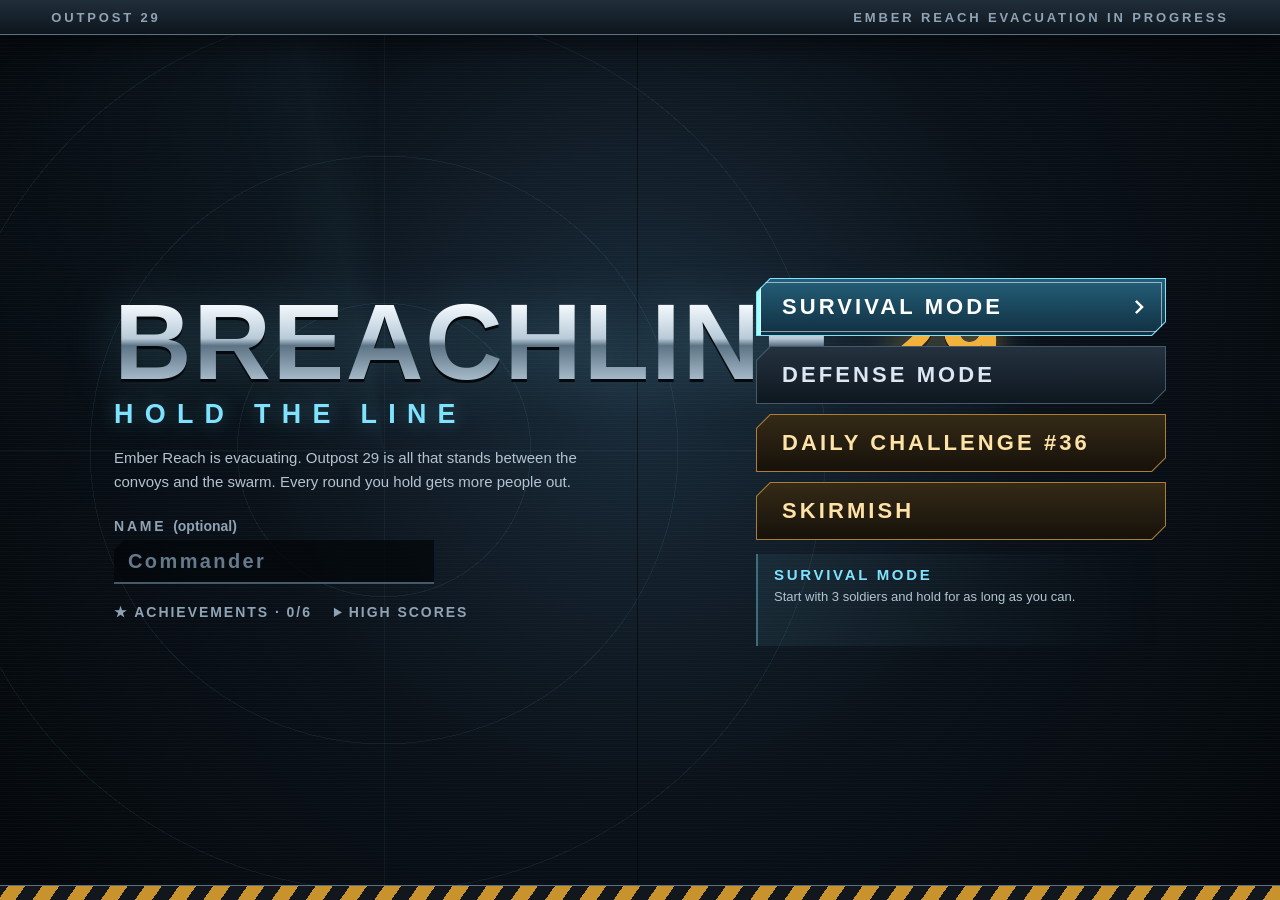
==== commit 06e0115f: "Rebuild the start menu as a command console with smooth transitions The menu now fills the window, o" ====
--- a/index.html
+++ b/index.html
@@ -23,6 +23,7 @@
 <meta name="twitter:image" content="https://protectyourhome.vercel.app/assets/og.jpg">
 <link rel="stylesheet" href="src/style.css">
 <link rel="stylesheet" href="src/skirmish.css">
+<link rel="stylesheet" href="src/menu.css">
 <script type="importmap">
 {
   "imports": {
@@ -140,35 +141,6 @@
         <button id="resultCareer" class="career-teaser" type="button" data-career></button>
         <button id="bannerBtn" class="btn btn--primary">Play Again</button>
       </div>
-    </div>
-
-    <div id="intro" class="banner">
-      <form id="introForm" class="banner__inner intro" autocomplete="off">
-        <span class="intro__eyebrow">BREACHLINE: 29</span>
-        <h2 class="is-win">Hold the Line</h2>
-        <p>Ember Reach is evacuating. Outpost 29 is all that stands between the convoys and the swarm. Every round you hold gets more people out.</p>
-        <p id="challengeIntro" class="challenge-intro" hidden></p>
-        <section id="savedRun" class="saved-run" aria-label="Saved run" hidden>
-          <button id="btnContinue" class="btn btn--primary" type="button">Continue game</button>
-          <p id="savedRunInfo"></p>
-        </section>
-        <p id="introSaveFeedback" class="save-feedback" role="status"></p>
-        <label class="intro__label" for="playerName">Name <span>(optional)</span></label>
-        <input id="playerName" class="intro__input" maxlength="16" placeholder="Commander" spellcheck="false">
-        <button id="introBtn" class="btn btn--primary" type="submit" name="deploy" value="quick">Play →</button>
-        <span class="intro__hint">Start with 3 soldiers. They fire automatically.</span>
-        <button id="btnDaily" class="btn btn--gold" type="submit" name="deploy" value="daily">Daily challenge</button>
-        <span id="dailyInfo" class="intro__hint"></span>
-        <button id="btnSkirmish" class="btn btn--gold" type="button" aria-haspopup="dialog" aria-controls="skirmishDialog" hidden>Skirmish · set up your battle</button>
-        <span id="skirmishInfo" class="intro__hint" hidden></span>
-        <button class="btn btn--ghost" type="submit" name="deploy" value="build">Build my own defense</button>
-        <button id="introCareer" class="career-teaser" type="button" data-career></button>
-        <details id="introScores" class="intro__scores">
-          <summary>High scores</summary>
-          <p class="intro__sub" id="boardTitle">Top commanders</p>
-          <ol id="introBoard" class="board"></ol>
-        </details>
-      </form>
     </div>
   </main>
 
@@ -254,6 +226,47 @@
 
 </div>
 
+<div id="intro" class="banner menu-shell">
+  <div class="menu-scope" aria-hidden="true">
+    <i class="menu-scope__sweep"></i>
+  </div>
+  <div class="menu-rail menu-rail--top" aria-hidden="true"><span>Outpost 29</span><span>Ember Reach evacuation in progress</span></div>
+  <div class="menu-rail menu-rail--bottom" aria-hidden="true"></div>
+  <form id="introForm" class="banner__inner intro" autocomplete="off">
+    <div class="menu__brief">
+      <span class="intro__eyebrow">BREACHLINE<i>:</i> <b>29</b></span>
+      <h2 class="is-win">Hold the Line</h2>
+      <p class="menu__story">Ember Reach is evacuating. Outpost 29 is all that stands between the convoys and the swarm. Every round you hold gets more people out.</p>
+      <p id="challengeIntro" class="challenge-intro" hidden></p>
+      <p id="introSaveFeedback" class="save-feedback" role="status"></p>
+      <label class="intro__label" for="playerName">Name <span>(optional)</span></label>
+      <input id="playerName" class="intro__input" maxlength="16" placeholder="Commander" spellcheck="false">
+      <div class="menu__records">
+        <button id="introCareer" class="career-teaser" type="button" data-career></button>
+        <details id="introScores" class="intro__scores">
+          <summary>High scores</summary>
+          <p class="intro__sub" id="boardTitle">Top commanders</p>
+          <ol id="introBoard" class="board"></ol>
+        </details>
+      </div>
+    </div>
+    <div class="menu__orders">
+      <section id="savedRun" class="saved-run" aria-label="Saved run" hidden>
+        <button id="btnContinue" class="btn btn--primary" type="button">Continue game</button>
+        <p id="savedRunInfo" class="intro__hint"></p>
+      </section>
+      <button id="introBtn" class="btn btn--primary" type="submit" name="deploy" value="quick">Survival mode</button>
+      <span class="intro__hint">Start with 3 soldiers and hold for as long as you can.</span>
+      <button id="btnDefense" class="btn" type="submit" name="deploy" value="build">Defense mode</button>
+      <span class="intro__hint">The battle waits while you build your line. Resume when you are ready.</span>
+      <button id="btnDaily" class="btn btn--gold" type="submit" name="deploy" value="daily">Daily challenge</button>
+      <span id="dailyInfo" class="intro__hint"></span>
+      <button id="btnSkirmish" class="btn btn--gold" type="button" aria-haspopup="dialog" aria-controls="skirmishDialog" hidden>Skirmish</button>
+      <span id="skirmishInfo" class="intro__hint" hidden></span>
+    </div>
+  </form>
+</div>
+
 <dialog id="evolutionDialog" class="evolution-dialog" aria-labelledby="evolutionTitle" aria-describedby="evolutionHelp">
   <span class="evolution-eyebrow" id="evolutionBoss">BOSS DEFEATED</span>
   <h2 id="evolutionTitle">Evolve your army.</h2>
--- a/src/style.css
+++ b/src/style.css
@@ -905,7 +905,8 @@
 .base-research, .base-laser { display: flex; align-items: center; flex-wrap: wrap; gap: 7px; }
 .base-controls span { font-size: 11px; color: var(--muted); }
 .base-controls .btn { font-size: 11px; letter-spacing: 0; padding: 7px 10px; }
-#btnLaser { color: #ff796f; border-color: #ff443655; }
+#btnLaser { color: #ffd2cc; border-color: #ff443655; background: linear-gradient(90deg, rgba(255, 68, 54, .62) var(--charge, 0%), rgba(8, 16, 24, .88) var(--charge, 0%)); }
+#btnLaser:disabled { opacity: 1; cursor: not-allowed; }
 #btnLaser[aria-pressed="true"] { background: #852a2a; color: white; }
 .raid-hud { display: flex; align-items: center; flex-wrap: wrap; gap: 8px; }
 .raid-hud strong { color: var(--gold); font-size: 14px; }
--- a/src/menu.css
+++ b/src/menu.css
@@ -0,0 +1,289 @@
+/*
+ * The start menu and the screens reached from it: an armoured command console over the battlefield.
+ * Kept apart from style.css. Motion lives in src/menu.js; everything here still works without it.
+ */
+:root {
+  --menu-display: "Bahnschrift", "DIN Condensed", "DIN Alternate", "Avenir Next Condensed", "Arial Narrow", sans-serif;
+  --menu-steel: #1b2732;
+  --menu-steel-deep: #0a1118;
+  --menu-edge: #46596a;
+  --menu-ice: #7fe3ff;
+  --menu-amber: #f2b13b;
+  --menu-ink: #dbe7f1;
+  --menu-dim: #8fa3b5;
+  --menu-out: cubic-bezier(.16, 1, .3, 1);
+  --menu-spring: cubic-bezier(.3, 1.45, .45, 1);
+}
+
+/* ---------------- the shell: two blast doors, closed ---------------- */
+
+.menu-shell {
+  position: fixed; inset: 0; z-index: 40;
+  display: grid; place-items: center;
+  padding: 0; overflow: hidden;
+  background: none; backdrop-filter: none; animation: none;
+}
+.menu-shell[hidden] { display: none; }
+.menu-shell::before, .menu-shell::after {
+  content: ''; position: absolute; top: 0; bottom: 0; width: 50.2%; z-index: 0;
+  background:
+    repeating-linear-gradient(0deg, #ffffff05 0 1px, transparent 1px 4px),
+    radial-gradient(120% 90% at var(--glow-x) 42%, #1a2c3b 0%, #0a1119 52%, #05090d 100%);
+}
+.menu-shell::before { --glow-x: 100%; left: 0; animation: menu-door-left .7s var(--menu-out) backwards; box-shadow: inset -1px 0 0 #6f889c44; }
+.menu-shell::after { --glow-x: 0%; right: 0; animation: menu-door-right .7s var(--menu-out) backwards; box-shadow: inset 1px 0 0 #00000080; }
+@keyframes menu-door-left { from { transform: translateX(-100%); } }
+@keyframes menu-door-right { from { transform: translateX(100%); } }
+
+/* The hazard rails along the top and bottom of the console. */
+.menu-rail {
+  position: absolute; left: 0; right: 0; z-index: 1; height: 34px;
+  display: flex; align-items: center; justify-content: space-between; padding: 0 clamp(16px, 4vw, 56px);
+  background: linear-gradient(180deg, #202e3a, #0d151d);
+  color: var(--menu-dim); font: 600 13px var(--menu-display); letter-spacing: .22em; text-transform: uppercase;
+  animation: menu-rail-in .6s .15s var(--menu-out) backwards;
+}
+.menu-rail--top { top: 0; box-shadow: 0 1px 0 #5a7184, 0 10px 30px #0008; --rail-from: -100%; }
+.menu-rail--bottom { bottom: 0; height: 14px; --rail-from: 100%;
+  background: repeating-linear-gradient(-55deg, #c8922c 0 14px, #11171d 14px 28px); box-shadow: 0 -1px 0 #5a7184; }
+@keyframes menu-rail-in { from { transform: translateY(var(--rail-from)); } }
+
+/* ---------------- the tactical scope ---------------- */
+
+.menu-scope {
+  --r: min(46vw, 68vh);
+  position: absolute; z-index: 1; left: 30%; top: 50%;
+  width: calc(var(--r) * 2); height: calc(var(--r) * 2); margin: calc(var(--r) * -1) 0 0 calc(var(--r) * -1);
+  border-radius: 50%; pointer-events: none; opacity: .5;
+  background:
+    linear-gradient(#7fe3ff1c, #7fe3ff1c) center / 100% 1px no-repeat,
+    linear-gradient(#7fe3ff1c, #7fe3ff1c) center / 1px 100% no-repeat,
+    repeating-radial-gradient(circle, transparent 0 calc(var(--r) / 4 - 1px), #7fe3ff24 calc(var(--r) / 4 - 1px) calc(var(--r) / 4));
+  -webkit-mask-image: radial-gradient(circle, #000 55%, transparent 71%);
+  mask-image: radial-gradient(circle, #000 55%, transparent 71%);
+  animation: menu-fade 1.1s .25s ease-out backwards;
+}
+@keyframes menu-fade { from { opacity: 0; } }
+.menu-scope__sweep {
+  position: absolute; inset: 0; border-radius: 50%;
+  background: conic-gradient(from 0deg, transparent 0 250deg, #7fe3ff0d 335deg, #7fe3ff14 348deg, transparent 360deg);
+  animation: menu-sweep 7s linear infinite; will-change: transform;
+}
+@keyframes menu-sweep { to { transform: rotate(360deg); } }
+
+/* ---------------- layout ---------------- */
+
+.menu-shell .intro {
+  position: relative; z-index: 2;
+  width: min(1180px, 100%); max-width: 100%; max-height: 100dvh; min-width: 0;
+  margin: 0; padding: 62px clamp(20px, 5vw, 64px) 38px;
+  display: grid; grid-template-columns: minmax(0, 1fr) minmax(320px, 410px);
+  grid-template-rows: auto auto; column-gap: clamp(32px, 7vw, 104px); row-gap: 14px;
+  align-content: center; justify-items: stretch;
+  overflow-y: auto; text-align: left;
+  background: none; border: 0; border-radius: 0; box-shadow: none; clip-path: none;
+}
+.menu__brief { grid-row: 1 / span 2; align-self: center; display: grid; justify-items: start; gap: 12px; min-width: 0; }
+.menu__orders { display: grid; gap: 10px; min-width: 0; align-self: end; }
+
+/* ---------------- the title ---------------- */
+
+.menu-shell .intro__eyebrow {
+  display: block; font: 700 clamp(58px, 8.4vw, 118px)/.86 var(--menu-display); letter-spacing: .015em;
+  color: transparent; white-space: nowrap;
+  background: linear-gradient(100deg, #0000 42%, #ffffffd0 50%, #0000 58%) -160% 0 / 250% 100% no-repeat,
+    linear-gradient(180deg, #f6fbff 8%, #b9cbd9 46%, #5d7486 54%, #a8bccb 92%);
+  -webkit-background-clip: text; background-clip: text;
+  filter: drop-shadow(0 3px 0 #05090d) drop-shadow(0 0 26px #7fe3ff30);
+  animation: menu-logo-on .9s .3s steps(1) backwards, menu-logo-glint 1.5s 1.1s var(--menu-out) backwards;
+}
+.menu-shell .intro__eyebrow i { font-style: normal; opacity: 0; font-size: 0; }
+.menu-shell .intro__eyebrow b {
+  display: inline-block; margin-left: .1em; font-weight: 700; color: var(--menu-amber);
+  -webkit-text-fill-color: var(--menu-amber); text-shadow: 0 0 24px #f2b13b66;
+}
+@keyframes menu-logo-on { 0% { opacity: 0; } 12% { opacity: .8; } 20% { opacity: .1; } 34% { opacity: 1; } 42% { opacity: .35; } 54%, 100% { opacity: 1; } }
+@keyframes menu-logo-glint { from { background-position: 160% 0, 0 0; } to { background-position: -160% 0, 0 0; } }
+
+.menu-shell .intro h2 {
+  margin: 0; color: var(--menu-ice); font: 600 clamp(19px, 2.1vw, 28px)/1.1 var(--menu-display);
+  letter-spacing: .42em; text-transform: uppercase; text-shadow: 0 0 20px #7fe3ff55;
+  animation: menu-rise .7s .62s var(--menu-out) backwards;
+}
+.menu-shell .menu__story {
+  max-width: 500px; margin: 4px 0 8px; color: #b3c3d0; font-size: 15px; line-height: 1.6;
+  animation: menu-rise .7s .72s var(--menu-out) backwards;
+}
+@keyframes menu-rise { from { opacity: 0; transform: translateY(14px); } }
+.menu-shell .challenge-intro, .menu-shell .save-feedback { max-width: 500px; margin: 0; }
+.menu-shell .save-feedback:empty, .menu-shell .challenge-intro[hidden] { display: none; }
+
+/* ---------------- name and records ---------------- */
+
+.menu-shell .intro__label {
+  margin: 4px 0 -6px; color: var(--menu-dim); font: 600 14px var(--menu-display); letter-spacing: .2em;
+  animation: menu-rise .7s .8s var(--menu-out) backwards;
+}
+.menu-shell .intro__input {
+  width: min(320px, 100%); height: 44px; padding: 0 14px; border: 0; border-radius: 0;
+  border-bottom: 2px solid var(--menu-edge); background: #04080ccc; color: #f2f8fc;
+  font: 600 20px var(--menu-display); letter-spacing: .12em; text-align: left;
+  clip-path: polygon(10px 0, 100% 0, 100% 100%, 0 100%, 0 10px);
+  transition: border-color .25s ease, background-color .25s ease, box-shadow .25s ease;
+  animation: menu-rise .7s .86s var(--menu-out) backwards;
+}
+.menu-shell .intro__input::placeholder { color: #66798a; }
+.menu-shell .intro__input:hover { border-bottom-color: #7b95a9; }
+.menu-shell .intro__input:focus { border-bottom-color: var(--menu-ice); background: #07121ae6; box-shadow: inset 0 -14px 18px -14px #7fe3ff66; }
+
+.menu__records { display: flex; flex-wrap: wrap; align-items: flex-start; gap: 4px 22px; width: 100%; animation: menu-rise .7s .94s var(--menu-out) backwards; }
+.menu-shell .career-teaser, .menu-shell .intro__scores summary {
+  width: auto; margin: 0; padding: 8px 0; border: 0; border-radius: 0; background: none;
+  color: var(--menu-dim); font: 600 14px var(--menu-display); letter-spacing: .14em; text-transform: uppercase;
+  cursor: pointer; transition: color .2s ease;
+}
+.menu-shell .career-teaser:hover, .menu-shell .intro__scores summary:hover { color: var(--menu-amber); }
+.menu-shell .intro__scores { width: auto; min-width: 0; flex: 0 1 auto; border: 0; }
+.menu-shell .intro__scores[open] { flex: 1 0 100%; }
+.menu-shell .intro__scores .board { max-height: 150px; margin: 4px 0 0; background: #04080c99; }
+.menu-shell .intro__sub { margin: 0 !important; }
+
+/* ---------------- the orders ---------------- */
+
+.menu-shell .saved-run { display: grid; gap: 10px; padding: 0; border: 0; border-radius: 0; background: none; }
+.menu-shell .saved-run[hidden] { display: none; }
+.menu-shell .intro__hint { max-width: none; margin: -4px 0 4px 18px; color: var(--menu-dim); font-size: 12px; line-height: 1.45; white-space: pre-line; }
+
+.menu-shell .menu__orders .btn {
+  --cut: 14px; --edge: var(--menu-edge); --plate-a: #24323f; --plate-b: #0e1720; --ink: var(--menu-ink); --lit: var(--menu-ice);
+  position: relative; isolation: isolate; overflow: hidden; width: 100%; min-height: 58px; padding: 0 46px 0 26px;
+  border: 0; border-radius: 0; box-shadow: none; background: var(--edge); color: var(--ink);
+  font: 700 22px/1 var(--menu-display); letter-spacing: .14em; text-align: left; text-transform: uppercase;
+  clip-path: polygon(var(--cut) 0, 100% 0, 100% calc(100% - var(--cut)), calc(100% - var(--cut)) 100%, 0 100%, 0 var(--cut));
+  transition: transform .34s var(--menu-spring), background-color .22s ease, color .22s ease, filter .22s ease;
+  animation: menu-order-in .62s calc(.42s + var(--i, 0) * 75ms) var(--menu-out) backwards;
+}
+.menu-shell .menu__orders .btn--primary { --edge: #7fdcf5; --plate-a: #1c4a5e; --plate-b: #0d2533; --ink: #eafaff; }
+.menu-shell .menu__orders .btn--gold { --edge: #a87f33; --plate-a: #352a17; --plate-b: #16110a; --ink: #ffe2a6; --lit: var(--menu-amber); }
+.menu-shell #savedRun .btn { --i: 0; }
+.menu-shell #introBtn { --i: 1; }
+.menu-shell #btnDefense { --i: 2; }
+.menu-shell #btnDaily { --i: 3; }
+.menu-shell #btnSkirmish { --i: 4; }
+@keyframes menu-order-in { from { opacity: 0; transform: translateX(46px); } }
+
+/* The plate: a lit bar on the left and a chevron that slides in from the right. */
+.menu-shell .menu__orders .btn::before {
+  content: ''; position: absolute; inset: 1px; z-index: -2;
+  clip-path: polygon(calc(var(--cut) - .5px) 0, 100% 0, 100% calc(100% - var(--cut) + .5px), calc(100% - var(--cut) + .5px) 100%, 0 100%, 0 calc(var(--cut) - .5px));
+  background:
+    linear-gradient(var(--lit), var(--lit)) 0 50% / 4px 0% no-repeat,
+    url("data:image/svg+xml,%3Csvg xmlns='http://www.w3.org/2000/svg' viewBox='0 0 16 16'%3E%3Cpath d='M5 2l6 6-6 6' fill='none' stroke='%23fff' stroke-width='2.4'/%3E%3C/svg%3E") calc(100% + 26px) 50% / 16px 16px no-repeat,
+    linear-gradient(180deg, var(--plate-a), var(--plate-b));
+  transition: background-size .3s var(--menu-out), background-position .34s var(--menu-out), filter .22s ease;
+}
+/* A band of light that crosses the plate once on hover. */
+.menu-shell .menu__orders .btn::after {
+  content: ''; position: absolute; inset: 0 auto 0 0; z-index: -1; width: 46%;
+  background: linear-gradient(100deg, transparent, #ffffff30 50%, transparent);
+  transform: translateX(-130%) skewX(-18deg);
+}
+.menu-shell .menu__orders .btn:is(:hover, .is-current):not(:disabled) { background: var(--lit); color: #fff; }
+.menu-shell .menu__orders .btn:hover:not(:disabled) { transform: translateX(-8px); }
+.menu-shell .menu__orders .btn:is(:hover, .is-current):not(:disabled)::before {
+  background-size: 4px 100%, 16px 16px, auto; background-position: 0 50%, calc(100% - 18px) 50%, 0 0; filter: brightness(1.28);
+}
+.menu-shell .menu__orders .btn:hover:not(:disabled)::after { transform: translateX(330%) skewX(-18deg); transition: transform .62s var(--menu-out); }
+.menu-shell .menu__orders .btn:active:not(:disabled) { transform: translateX(-4px) scale(.985); filter: brightness(1.2); transition-duration: .07s; }
+.menu-shell .menu__orders .btn:focus-visible { outline: 1px solid #ffffff8c; outline-offset: -5px; }
+
+.menu__readout { display: none; }
+@media (min-width: 901px) and (hover: hover) {
+  .has-readout .menu__orders .intro__hint {
+    position: absolute; width: 1px; height: 1px; margin: -1px; overflow: hidden; clip-path: inset(50%); white-space: nowrap;
+  }
+  .has-readout .menu__readout {
+    grid-column: 2; display: grid; align-content: start; gap: 5px; min-height: 92px; padding: 12px 16px;
+    border-left: 2px solid #7fe3ff66; background: linear-gradient(90deg, #7fe3ff12, transparent);
+    animation: menu-fade .6s .95s ease-out backwards;
+  }
+  .menu__readout strong { color: var(--menu-ice); font: 600 15px var(--menu-display); letter-spacing: .18em; text-transform: uppercase; }
+  .menu__readout span { color: #b3c3d0; font-size: 13px; line-height: 1.45; }
+}
+
+/* ---------------- leaving: the content drops away and the doors part ---------------- */
+
+.menu-shell.is-leaving { pointer-events: none; z-index: 41; }
+.menu-shell.is-leaving::before { animation: menu-door-open-left .78s .1s cubic-bezier(.7, 0, .2, 1) forwards; }
+.menu-shell.is-leaving::after { animation: menu-door-open-right .78s .1s cubic-bezier(.7, 0, .2, 1) forwards; }
+@keyframes menu-door-open-left { to { transform: translateX(-101%); } }
+@keyframes menu-door-open-right { to { transform: translateX(101%); } }
+.menu-shell.is-leaving .intro { animation: menu-content-out .26s ease-in forwards; }
+.menu-shell.is-leaving .intro * { animation: none; }
+.menu-shell.is-leaving .menu-scope { animation: menu-out .24s ease-in forwards; }
+.menu-shell.is-leaving .menu-rail--top { animation: menu-rail-top-out .5s .12s cubic-bezier(.7, 0, .2, 1) forwards; }
+.menu-shell.is-leaving .menu-rail--bottom { animation: menu-rail-bottom-out .5s .12s cubic-bezier(.7, 0, .2, 1) forwards; }
+@keyframes menu-content-out { to { opacity: 0; transform: scale(.975); } }
+@keyframes menu-out { to { opacity: 0; } }
+@keyframes menu-rail-top-out { to { transform: translateY(-100%); } }
+@keyframes menu-rail-bottom-out { to { transform: translateY(100%); } }
+
+/* ---------------- pause, results and the dialogs opened from the menu ---------------- */
+
+.pause-card, #banner .banner__inner, .career-dialog {
+  border: 1px solid #4d6273; border-radius: 0;
+  background: linear-gradient(180deg, #1a2632, #0a1118);
+  box-shadow: inset 0 1px 0 #ffffff14, 0 28px 80px #000a;
+  clip-path: polygon(20px 0, 100% 0, 100% calc(100% - 20px), calc(100% - 20px) 100%, 0 100%, 0 20px);
+}
+.pause-card, #banner .banner__inner { animation: menu-panel-in .42s var(--menu-out) backwards; }
+@keyframes menu-panel-in { from { opacity: 0; transform: translateY(18px) scale(.97); } }
+.pause-card h2, #banner .banner__inner h2, .career-dialog h2 { font-family: var(--menu-display); font-weight: 700; letter-spacing: .12em; text-transform: uppercase; }
+.pause-card h2, #banner .banner__inner h2 { font-size: 34px; }
+.career-dialog h2 { font-size: 28px; }
+
+.career-dialog {
+  opacity: 0; transform: translateY(18px) scale(.97);
+  transition: opacity .24s ease, transform .3s var(--menu-out), overlay .24s allow-discrete, display .24s allow-discrete;
+}
+.career-dialog[open] { opacity: 1; transform: none; }
+@starting-style { .career-dialog[open] { opacity: 0; transform: translateY(18px) scale(.97); } }
+.career-dialog::backdrop { background: #03060a00; backdrop-filter: none; transition: background-color .24s ease, overlay .24s allow-discrete, display .24s allow-discrete; }
+.career-dialog[open]::backdrop { background: #03060ad0; }
+@starting-style { .career-dialog[open]::backdrop { background: #03060a00; } }
+
+:is(.pause-card, #banner .banner__inner, .career-dialog) .btn {
+  border-radius: 0;
+  clip-path: polygon(8px 0, 100% 0, 100% calc(100% - 8px), calc(100% - 8px) 100%, 0 100%, 0 8px);
+  transition: transform .26s var(--menu-spring), background .2s ease, border-color .2s ease, color .2s ease, filter .2s ease;
+}
+:is(.pause-card, #banner .banner__inner, .career-dialog) .btn:hover:not(:disabled) { transform: translateY(-2px); filter: brightness(1.12); }
+:is(.pause-card, #banner .banner__inner, .career-dialog) .btn:active:not(:disabled) { transform: translateY(1px) scale(.98); transition-duration: .07s; }
+:is(.pause-card, #banner .banner__inner, .career-dialog) .btn:focus-visible { outline-offset: -4px; }
+
+/* ---------------- the unit and base side panel slides in from the right ---------------- */
+
+.app.is-inspecting .panel { animation: menu-panel-open .38s var(--menu-out) backwards; }
+@keyframes menu-panel-open { from { transform: translateX(calc(100% + 16px)); opacity: .35; } }
+.panel-leaving { position: fixed; z-index: 30; margin: 0; overflow: hidden; pointer-events: none; animation: menu-panel-close .26s cubic-bezier(.5, 0, .75, 0) forwards; }
+@keyframes menu-panel-close { to { transform: translateX(calc(100% + 16px)); opacity: .35; } }
+
+/* ---------------- small and short screens ---------------- */
+
+@media (max-width: 900px) {
+  .menu-shell .intro { grid-template-columns: minmax(0, 1fr); grid-template-rows: none; align-content: start; row-gap: 18px; padding: 52px 16px 30px; }
+  .menu__brief { grid-row: auto; gap: 8px; }
+  .menu__orders { align-self: start; }
+  .menu-shell .intro__eyebrow { font-size: clamp(50px, 16.5vw, 104px); }
+  .menu-shell .intro h2 { letter-spacing: .3em; }
+  .menu-shell .menu__story { font-size: 14px; }
+  .menu-scope { --r: 82vw; left: 50%; top: 32%; opacity: .34; }
+  .menu-rail span:last-child { display: none; }
+  .menu-shell .menu__orders .btn:hover:not(:disabled) { transform: none; }
+}
+@media (min-width: 901px) and (max-height: 720px) {
+  .menu-shell .intro { align-content: start; padding-top: 48px; padding-bottom: 24px; }
+  .menu-shell .menu__orders .btn { min-height: 48px; font-size: 19px; }
+  .menu-shell .intro__eyebrow { font-size: clamp(52px, 7vw, 84px); }
+  .has-readout .menu__readout { min-height: 76px; padding: 8px 14px; }
+}
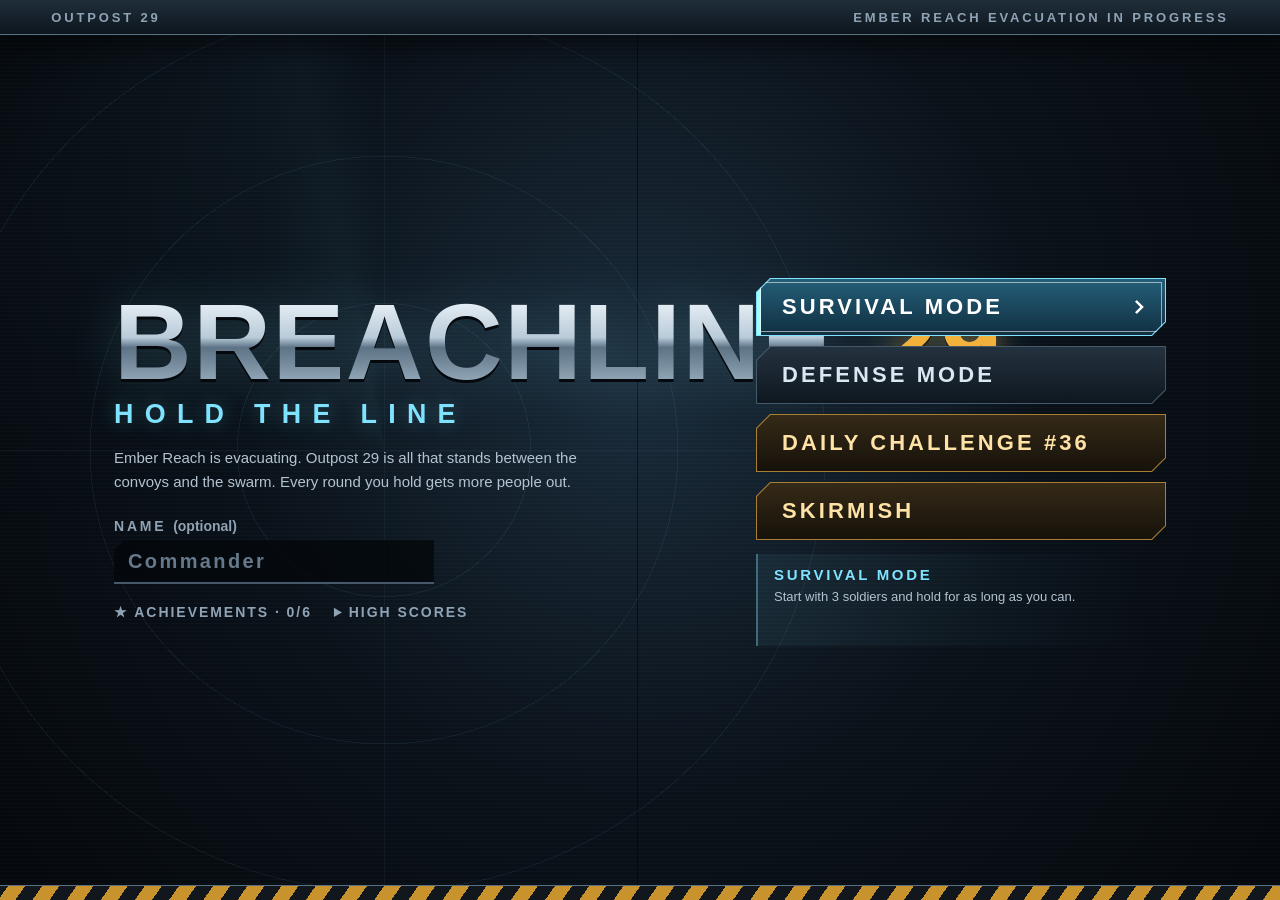
==== commit 37a901d9: "Dress the in-game interface in the menu's steel console style The top bar, build bar, orders, side p" ====
--- a/index.html
+++ b/index.html
@@ -24,6 +24,7 @@
 <link rel="stylesheet" href="src/style.css">
 <link rel="stylesheet" href="src/skirmish.css">
 <link rel="stylesheet" href="src/menu.css">
+<link rel="stylesheet" href="src/console.css">
 <script type="importmap">
 {
   "imports": {
--- a/src/menu.css
+++ b/src/menu.css
@@ -91,6 +91,8 @@
 .menu-shell .intro__eyebrow {
   display: block; font: 700 clamp(58px, 8.4vw, 118px)/.86 var(--menu-display); letter-spacing: .015em;
   color: transparent; white-space: nowrap;
+  /* The gradient only paints inside this box, and the tight line height is shorter than the letters. */
+  padding-block: .16em; margin-block: -.16em;
   background: linear-gradient(100deg, #0000 42%, #ffffffd0 50%, #0000 58%) -160% 0 / 250% 100% no-repeat,
     linear-gradient(180deg, #f6fbff 8%, #b9cbd9 46%, #5d7486 54%, #a8bccb 92%);
   -webkit-background-clip: text; background-clip: text;
@@ -254,7 +256,7 @@
 
 :is(.pause-card, #banner .banner__inner, .career-dialog) .btn {
   border-radius: 0;
-  clip-path: polygon(8px 0, 100% 0, 100% calc(100% - 8px), calc(100% - 8px) 100%, 0 100%, 0 8px);
+  clip-path: polygon(5px 0, 100% 0, 100% calc(100% - 5px), calc(100% - 5px) 100%, 0 100%, 0 5px);
   transition: transform .26s var(--menu-spring), background .2s ease, border-color .2s ease, color .2s ease, filter .2s ease;
 }
 :is(.pause-card, #banner .banner__inner, .career-dialog) .btn:hover:not(:disabled) { transform: translateY(-2px); filter: brightness(1.12); }
--- a/src/console.css
+++ b/src/console.css
@@ -0,0 +1,154 @@
+/*
+ * The in-game interface in the start menu's steel console style (colours come from menu.css).
+ * Appearance and motion only: nothing here moves a panel or makes one larger. The HUD and the dock
+ * stay unclipped, because the overflow menu and the toasts hang outside them.
+ */
+:root {
+  --steel-plate: linear-gradient(180deg, #202e3a, #0d151d);
+  --steel-panel: linear-gradient(180deg, #1a2632, #0a1118);
+  --steel-glass: linear-gradient(180deg, #1a2632f2, #0a1118f2);
+  --steel-key: linear-gradient(180deg, #24323f, #0e1720);
+  --steel-key-lit: linear-gradient(180deg, #2f4252, #15212c);
+  --steel-edge: #46596a;
+  --steel-shine: inset 0 1px 0 #ffffff12;
+  --cut-s: polygon(5px 0, 100% 0, 100% calc(100% - 5px), calc(100% - 5px) 100%, 0 100%, 0 5px);
+  --cut-m: polygon(8px 0, 100% 0, 100% calc(100% - 8px), calc(100% - 8px) 100%, 0 100%, 0 8px);
+  --cut-l: polygon(14px 0, 100% 0, 100% calc(100% - 14px), calc(100% - 14px) 100%, 0 100%, 0 14px);
+  --cut-tail: polygon(0 0, 100% 0, 100% calc(100% - 8px), calc(100% - 8px) 100%, 0 100%);
+}
+
+/* ---------------- square off every surface ---------------- */
+
+.app :is(.hud, .stage, .panel, .dock, .minimap, .portrait, .field-guide, .assault-hud, .treasure, .battle-readouts,
+  .challenge-hud, .card, .cmd, .chip, .readout, .toast, .btn, .cam__btn, .tab, .unit-card, .callout, .raid-notice,
+  .match-hud, .pause-plan-bar, .achievement-notice, .hud__tools, .armory, .unit-card__health, .unit-card__health i,
+  .stat__bar, .stat__bar i, .boss-meter, .boss-meter i, .chip__hp, .chip__hp i, .armory__bar),
+.app .assault-hud__top button, .hud, .panel { border-radius: 0; }
+
+/* ---------------- top bar ---------------- */
+
+.app .hud { background: var(--steel-plate); border: 0; box-shadow: 0 1px 0 #5a7184, 0 8px 24px #0006; }
+.app .hud__sigil {
+  color: #171006; font-family: var(--menu-display); font-size: 17px; font-weight: 700;
+  background: linear-gradient(180deg, #f8c665, #c98c25); clip-path: var(--cut-s); border-radius: 0;
+}
+.app .hud__brand h1 { font: 700 16px/1 var(--menu-display); letter-spacing: .14em; }
+.app .hud .readout__k { font-family: var(--menu-display); font-size: 12px; letter-spacing: .12em; }
+.app .hud .readout__v { font-family: var(--menu-display); font-size: 18px; font-weight: 700; letter-spacing: .04em; }
+.app .commander-badge { border-radius: 0; border-color: #a87f3366; font-family: var(--menu-display); font-size: 11px; letter-spacing: .1em; text-transform: uppercase; }
+
+/* ---------------- buttons ---------------- */
+
+.app .btn, .app .cam__btn, .app .tab, .app .card, .app .cmd, .app .chip {
+  transition: transform .2s var(--menu-spring), background .18s ease, border-color .18s ease, color .18s ease, box-shadow .18s ease, opacity .18s ease, filter .18s ease;
+}
+/* Each button sets a plate and an edge; the two gradients redraw the edge across the cut corners. */
+.app .btn {
+  --plate: var(--steel-key); --edge: var(--steel-edge);
+  box-shadow: var(--steel-shine); clip-path: var(--cut-s); background-origin: border-box;
+  font-family: var(--menu-display); font-size: 13px; font-weight: 600; letter-spacing: .12em;
+}
+.app .btn, .app .btn:hover:not(:disabled) {
+  border-color: var(--edge);
+  background-image:
+    linear-gradient(135deg, transparent 3.2px, var(--edge) 3.2px 4.4px, transparent 4.4px),
+    linear-gradient(315deg, transparent 3.2px, var(--edge) 3.2px 4.4px, transparent 4.4px),
+    var(--plate);
+}
+.app .hud .btn { font-size: 13px; letter-spacing: .1em; box-shadow: var(--steel-shine); }
+.app .btn:hover:not(:disabled) { --plate: var(--steel-key-lit); --edge: var(--menu-ice); color: #fff; }
+.app .btn:active:not(:disabled) { transform: translateY(1px) scale(.97); transition-duration: .07s; }
+.app .btn:focus-visible { outline: 1px solid #ffffff8c; outline-offset: -4px; }
+
+.app .btn--primary { --plate: linear-gradient(180deg, #1c4a5e, #0d2533); --edge: #7fdcf5; color: #eafaff; }
+.app .btn--primary:hover:not(:disabled) { --plate: linear-gradient(180deg, #27637c, #123244); --edge: #c5f2ff; }
+.app .btn--gold { --plate: linear-gradient(180deg, #352a17, #16110a); --edge: #a87f33; color: #ffe2a6; }
+.app .btn--gold:hover:not(:disabled) { --plate: linear-gradient(180deg, #4a3a1e, #1f180c); --edge: var(--menu-amber); color: #fff1cf; }
+.app .btn--strike { --plate: linear-gradient(180deg, #3a1d19, #190d0b); --edge: #a3483a; color: #ffc9bc; }
+.app .btn--strike:hover:not(:disabled) { --plate: linear-gradient(180deg, #512720, #22100d); --edge: #ff7a64; }
+.app .btn--strike.btn--armed { --plate: linear-gradient(180deg, #6b2a21, #2c120e); --edge: #ff5a4a; box-shadow: inset 0 0 12px #ff5a4a55; }
+.app .btn--stim { --plate: linear-gradient(180deg, #43261a, #1c100b); --edge: #b0623a; color: #ffc9a6; }
+.app .btn--ghost { --edge: #6d4a48; color: #ffb9ad; }
+.app .btn--inspector[aria-expanded="true"] { --edge: var(--menu-ice); color: var(--menu-ice); }
+
+.app .hud .cam__btn { transition: color .18s ease, background .18s ease, transform .2s var(--menu-spring); }
+.app .hud .cam__btn:hover { background: #ffffff10; color: var(--menu-ice); }
+.app .hud .cam__btn:active { transform: scale(.9); }
+
+/* ---------------- build bar and orders ---------------- */
+
+.app .dock { background: var(--steel-glass); border: 1px solid var(--steel-edge); box-shadow: var(--steel-shine), 0 8px 24px #0008; }
+.app .dock::before {
+  content: ''; position: absolute; left: -1px; right: -1px; top: -1px; height: 3px; pointer-events: none;
+  background: repeating-linear-gradient(-55deg, #c8922c 0 7px, #11171d 7px 14px);
+}
+.app .dock .card { border-color: #3a4b5a; background: var(--steel-key); box-shadow: var(--steel-shine); clip-path: var(--cut-m); }
+.app .dock .card:hover:not(:disabled) { border-color: var(--menu-ice); background: var(--steel-key-lit); transform: translateY(-2px); }
+.app .dock .card:active:not(:disabled) { transform: scale(.96); transition-duration: .07s; }
+.app .dock .card--on { border-color: var(--menu-ice); background: linear-gradient(180deg, #1c4a5e, #0d2533); box-shadow: inset 0 0 14px #7fe3ff40; }
+.app .dock .card--new { border-color: var(--menu-amber); box-shadow: inset 0 0 12px #f2b13b40; }
+.app .dock .card__cost { font-family: var(--menu-display); font-size: 14px; letter-spacing: .04em; }
+.app .dock .card__key, .app .dock .cmd__key { color: var(--menu-amber); font-family: var(--menu-display); font-size: 11px; font-weight: 700; }
+
+.app .dock .cmd {
+  border-color: #3a4b5a; background: var(--steel-key); box-shadow: var(--steel-shine); clip-path: var(--cut-s);
+  font-family: var(--menu-display); font-size: 12px; font-weight: 600; letter-spacing: .07em;
+}
+.app .dock .cmd:hover:not(:disabled) { border-color: var(--menu-ice); background: var(--steel-key-lit); color: #fff; }
+.app .dock .cmd:active:not(:disabled) { transform: scale(.96); transition-duration: .07s; }
+.app .dock .cmd--armed { border-color: #ff5a4a; background: linear-gradient(180deg, #6b2a21, #2c120e); box-shadow: inset 0 0 10px #ff5a4a55; }
+.app .dock .cmd--on { border-color: var(--menu-amber); background: linear-gradient(180deg, #352a17, #16110a); color: #ffe2a6; }
+
+.app .minimap { border-color: var(--steel-edge); clip-path: var(--cut-m); box-shadow: none; }
+
+/* ---------------- messages over the battlefield ---------------- */
+
+.app .toast { background: var(--steel-glass); border-color: #3a4b5a; clip-path: var(--cut-tail); animation: console-toast .3s var(--menu-out); }
+.app .toast b { font: 700 14px/1.15 var(--menu-display); letter-spacing: .1em; }
+.app .toast span { font-size: 11px; }
+@keyframes console-toast { from { opacity: 0; transform: translateX(-18px); } }
+
+.app .callout, .app .raid-notice {
+  background: linear-gradient(90deg, transparent, #0a1118e6 16%, #0a1118e6 84%, transparent); border: 0;
+  box-shadow: 0 -1px 0 #7fe3ff3d, 0 1px 0 #7fe3ff3d; animation: console-strip .34s var(--menu-out);
+}
+.app .raid-notice { box-shadow: 0 -1px 0 #f2b13b55, 0 1px 0 #f2b13b55; }
+.app .callout strong, .app .raid-notice strong { font: 700 18px/1.1 var(--menu-display); letter-spacing: .14em; text-transform: uppercase; }
+@keyframes console-strip { from { opacity: 0; transform: translate(-50%, -10px); } to { transform: translate(-50%, 0); } }
+
+.app .field-guide {
+  background: var(--steel-glass); border: 1px solid var(--steel-edge); border-left: 3px solid var(--menu-ice);
+  clip-path: var(--cut-tail); box-shadow: none; animation: console-toast .36s var(--menu-out);
+}
+.app .field-guide__tag { font: 600 12px var(--menu-display); letter-spacing: .2em; color: var(--menu-ice); }
+.app .field-guide strong { font: 700 17px/1.15 var(--menu-display); letter-spacing: .06em; color: #eef6fb; }
+
+.app .match-hud, .app .challenge-hud, .app .pause-plan-bar, .app .achievement-notice {
+  background: var(--steel-glass); font-family: var(--menu-display); font-size: 14px; letter-spacing: .1em;
+}
+.app .redeploy { animation: console-strip .34s var(--menu-out); }
+
+.app .unit-card { background: var(--steel-glass); border-color: var(--steel-edge); box-shadow: var(--steel-shine), 0 8px 24px #0008; clip-path: var(--cut-m); animation: console-rise .26s var(--menu-out); }
+.app .unit-card__head strong { font: 700 16px/1 var(--menu-display); letter-spacing: .1em; text-transform: uppercase; }
+@keyframes console-rise { from { opacity: 0; transform: translateY(10px); } }
+
+/* ---------------- side panel ---------------- */
+
+.app .panel { background: var(--steel-panel); border: 1px solid var(--steel-edge); box-shadow: var(--steel-shine), 0 8px 28px #0006; }
+.app .panel__tabs .tab { border-color: #3a4b5a; background: var(--steel-key); clip-path: var(--cut-s); font-family: var(--menu-display); font-size: 11px; font-weight: 600; letter-spacing: .06em; }
+.app .panel__tabs .tab:hover { border-color: var(--menu-ice); color: #fff; }
+.app .panel__tabs .tab--active { border-color: transparent; background: var(--accent); color: #06121a; font-weight: 700; }
+.app .portrait { border-color: var(--steel-edge); clip-path: var(--cut-l); }
+.app .portrait__tag { font-family: var(--menu-display); font-size: 12px; letter-spacing: .18em; }
+.app .panel__head h2 { font: 700 24px/1 var(--menu-display); letter-spacing: .1em; }
+.app .panel__head p, .app .stat__k, .app .armory__k { font-family: var(--menu-display); font-size: 12px; letter-spacing: .1em; }
+.app .armory, .app .treasure { background: #04080c99; border-color: #3a4b5a; }
+.app .armory__v { font-family: var(--menu-display); font-size: 14px; letter-spacing: .06em; }
+.app .assault-hud__title strong { font-family: var(--menu-display); font-size: 21px; }
+
+/* ---------------- phones: the order labels need a smaller size to fit ---------------- */
+
+@media (max-width: 760px) {
+  .app .dock .cmd { font-size: 9px; letter-spacing: .02em; }
+  .app .dock .cmd__key { font-size: 9px; }
+}
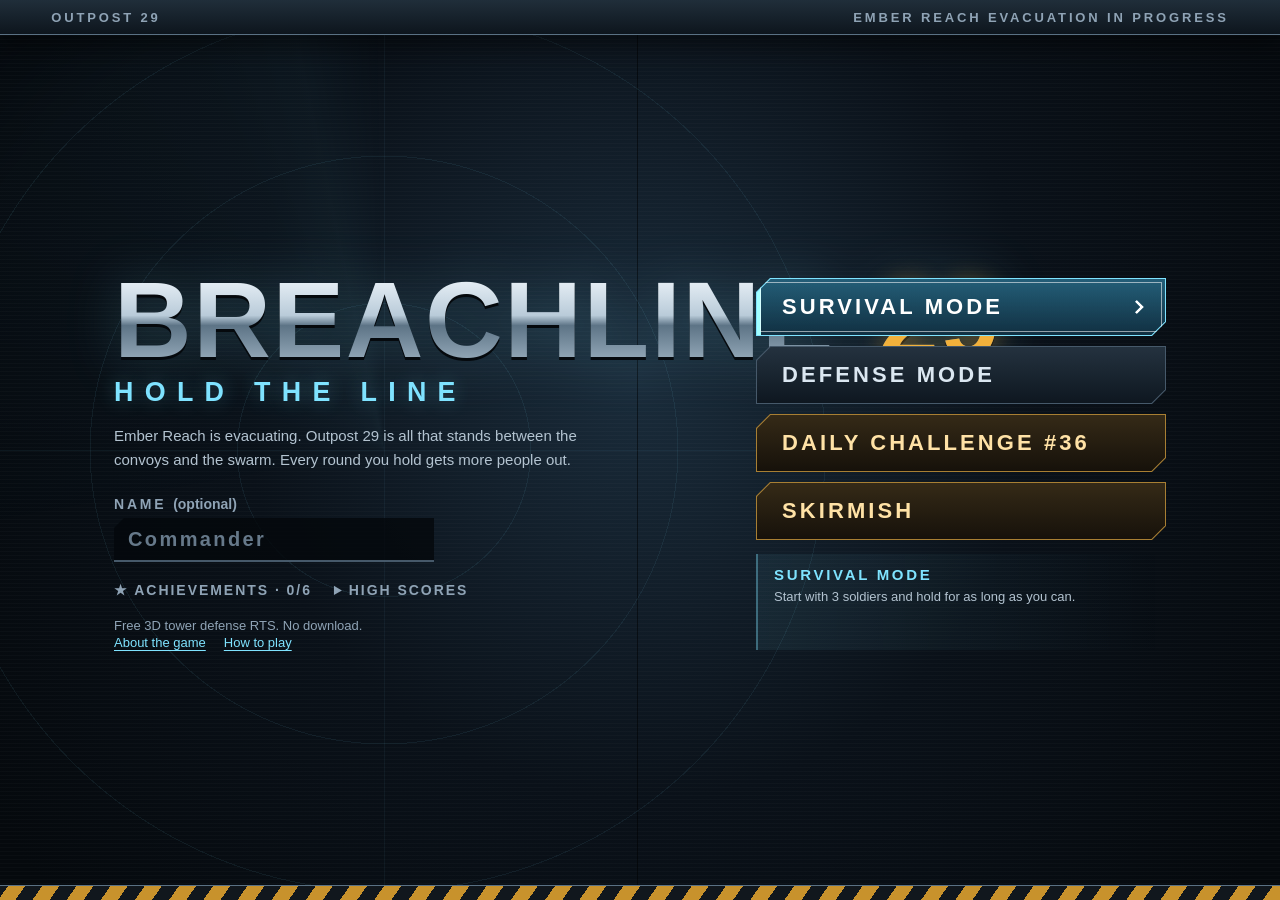
==== commit b4d99f03: "Make the game findable in search with landing pages and metadata Add a landing page and a how-to-pla" ====
--- a/index.html
+++ b/index.html
@@ -3,24 +3,84 @@
 <head>
 <meta charset="utf-8">
 <meta name="viewport" content="width=device-width, initial-scale=1">
-<title>BREACHLINE: 29 — Hold the Line</title>
-<meta name="description" content="Outpost 29 is all that stands between an evacuation and an endless swarm. Build the line, command it like an RTS, and see how many rounds you can hold. Free in your browser, no install.">
+<title>BREACHLINE: 29 — Free 3D Tower Defense RTS Browser Game</title>
+<meta name="description" content="Hold Outpost 29 against an endless bug swarm in this free 3D tower defense RTS inspired by StarCraft and Starship Troopers. Play now, no download.">
+<meta name="keywords" content="tower defense, free tower defense game, 3D tower defense, browser tower defense, RTS game, real-time strategy, StarCraft inspired game, Starship Troopers inspired game, bug swarm game, sci-fi strategy game, RPG upgrades, no download game">
+<meta name="robots" content="index, follow, max-image-preview:large, max-snippet:-1, max-video-preview:-1">
+<meta name="application-name" content="BREACHLINE: 29">
+<meta name="apple-mobile-web-app-title" content="Breachline 29">
 <meta name="theme-color" content="#070e18">
 <link rel="canonical" href="https://protectyourhome.vercel.app/">
+<link rel="icon" href="favicon.ico" sizes="32x32">
+<link rel="icon" href="favicon.svg" type="image/svg+xml">
+<link rel="apple-touch-icon" href="assets/icons/apple-touch-icon.png">
+<link rel="manifest" href="site.webmanifest">
 <!-- Link previews. The picture is rendered from the game by tests/make-og-image.cjs. -->
 <meta property="og:type" content="website">
+<meta property="og:locale" content="en_US">
 <meta property="og:site_name" content="BREACHLINE: 29">
-<meta property="og:title" content="BREACHLINE: 29 — Hold the Line">
-<meta property="og:description" content="Outpost 29 is all that stands between an evacuation and an endless swarm. Build the line, command it like an RTS, and see how many rounds you can hold. Free in your browser.">
+<meta property="og:title" content="BREACHLINE: 29 — Free 3D Tower Defense. Join the Last Stand.">
+<meta property="og:description" content="An evacuation behind you, an endless bug swarm in front. Build the line, command your army and see how long you can hold. Free in your browser, no download.">
 <meta property="og:url" content="https://protectyourhome.vercel.app/">
 <meta property="og:image" content="https://protectyourhome.vercel.app/assets/og.jpg">
 <meta property="og:image:width" content="1200">
 <meta property="og:image:height" content="630">
 <meta property="og:image:alt" content="A thin line of troopers, walkers and a gunship holding a canyon barricade against a glowing swarm.">
 <meta name="twitter:card" content="summary_large_image">
-<meta name="twitter:title" content="BREACHLINE: 29 — Hold the Line">
-<meta name="twitter:description" content="An evacuation behind you, an endless swarm in front. How many rounds can you hold? Free in your browser.">
+<meta name="twitter:title" content="BREACHLINE: 29 — Free 3D Tower Defense. Join the Last Stand.">
+<meta name="twitter:description" content="An evacuation behind you, an endless bug swarm in front. How long can you hold? Free in your browser, no download.">
 <meta name="twitter:image" content="https://protectyourhome.vercel.app/assets/og.jpg">
+<meta name="twitter:image:alt" content="A thin line of troopers, walkers and a gunship holding a canyon barricade against a glowing swarm.">
+<script type="application/ld+json">
+{
+  "@context": "https://schema.org",
+  "@graph": [
+    {
+      "@type": "WebSite",
+      "@id": "https://protectyourhome.vercel.app/#website",
+      "url": "https://protectyourhome.vercel.app/",
+      "name": "BREACHLINE: 29",
+      "description": "A free 3D tower defense RTS game that runs in your browser.",
+      "inLanguage": "en",
+      "publisher": { "@id": "https://protectyourhome.vercel.app/#studio" }
+    },
+    {
+      "@type": "Organization",
+      "@id": "https://protectyourhome.vercel.app/#studio",
+      "name": "BREACHLINE: 29",
+      "url": "https://protectyourhome.vercel.app/",
+      "logo": "https://protectyourhome.vercel.app/assets/icons/icon-512.png"
+    },
+    {
+      "@type": ["VideoGame", "SoftwareApplication"],
+      "@id": "https://protectyourhome.vercel.app/#game",
+      "name": "BREACHLINE: 29",
+      "url": "https://protectyourhome.vercel.app/",
+      "description": "A free 3D sci-fi tower defense and real-time strategy game. Build walls and bunkers, command troopers, walkers, tanks and gunships, and hold a canyon outpost against an endless bug swarm. Inspired by the RTS controls of StarCraft and the last stands of Starship Troopers, with RPG-style unit promotions, treasure and evolutions.",
+      "image": "https://protectyourhome.vercel.app/assets/og.jpg",
+      "screenshot": "https://protectyourhome.vercel.app/assets/og.jpg",
+      "genre": ["Tower defense", "Real-time strategy", "Science fiction"],
+      "keywords": "tower defense, RTS, real-time strategy, sci-fi, bug swarm, RPG-style progression, browser game",
+      "applicationCategory": "GameApplication",
+      "applicationSubCategory": "Tower defense",
+      "gamePlatform": ["Web browser", "Desktop", "Mobile"],
+      "operatingSystem": "Any",
+      "browserRequirements": "Requires JavaScript and WebGL",
+      "playMode": "SinglePlayer",
+      "numberOfPlayers": { "@type": "QuantitativeValue", "value": 1 },
+      "inLanguage": "en",
+      "isAccessibleForFree": true,
+      "offers": { "@type": "Offer", "price": "0", "priceCurrency": "USD", "availability": "https://schema.org/InStock", "url": "https://protectyourhome.vercel.app/" },
+      "author": { "@id": "https://protectyourhome.vercel.app/#studio" },
+      "publisher": { "@id": "https://protectyourhome.vercel.app/#studio" },
+      "subjectOf": [
+        { "@type": "WebPage", "name": "About the game", "url": "https://protectyourhome.vercel.app/tower-defense-game" },
+        { "@type": "WebPage", "name": "How to play", "url": "https://protectyourhome.vercel.app/guide" }
+      ]
+    }
+  ]
+}
+</script>
 <link rel="stylesheet" href="src/style.css">
 <link rel="stylesheet" href="src/skirmish.css">
 <link rel="stylesheet" href="src/menu.css">
@@ -35,6 +95,13 @@
 </script>
 </head>
 <body>
+<noscript>
+  <div style="position:fixed;inset:0;z-index:100;overflow:auto;padding:32px 16px;background:#070e18;color:#dbe7f1;font:17px/1.6 system-ui,sans-serif">
+    <h2 style="margin-top:0">BREACHLINE: 29 is a free 3D tower defense RTS</h2>
+    <p>Build the line, command your army and hold Outpost 29 against an endless bug swarm. The game needs JavaScript and WebGL, so turn JavaScript on to join the defense.</p>
+    <p><a style="color:#7fe3ff" href="tower-defense-game">About the game</a> · <a style="color:#7fe3ff" href="guide">How to play</a></p>
+  </div>
+</noscript>
 <div class="app">
 
   <header class="hud">
@@ -250,6 +317,11 @@
           <ol id="introBoard" class="board"></ol>
         </details>
       </div>
+      <nav class="menu__about" aria-label="About this game">
+        <span>Free 3D tower defense RTS. No download.</span>
+        <a href="tower-defense-game">About the game</a>
+        <a href="guide">How to play</a>
+      </nav>
     </div>
     <div class="menu__orders">
       <section id="savedRun" class="saved-run" aria-label="Saved run" hidden>
--- a/src/menu.css
+++ b/src/menu.css
@@ -149,6 +149,10 @@
 .menu-shell .intro__scores[open] { flex: 1 0 100%; }
 .menu-shell .intro__scores .board { max-height: 150px; margin: 4px 0 0; background: #04080c99; }
 .menu-shell .intro__sub { margin: 0 !important; }
+.menu__about { display: flex; flex-wrap: wrap; align-items: baseline; gap: 2px 18px; color: var(--menu-dim); font-size: 13px; animation: menu-rise .7s 1s var(--menu-out) backwards; }
+.menu__about span { flex: 1 0 100%; }
+.menu__about a { color: var(--menu-ice); text-underline-offset: 3px; }
+.menu__about a:hover { color: var(--menu-amber); }
 
 /* ---------------- the orders ---------------- */
 
@@ -279,6 +283,7 @@
   .menu-shell .intro__eyebrow { font-size: clamp(50px, 16.5vw, 104px); }
   .menu-shell .intro h2 { letter-spacing: .3em; }
   .menu-shell .menu__story { font-size: 14px; }
+  .menu__about span { display: none; }
   .menu-scope { --r: 82vw; left: 50%; top: 32%; opacity: .34; }
   .menu-rail span:last-child { display: none; }
   .menu-shell .menu__orders .btn:hover:not(:disabled) { transform: none; }
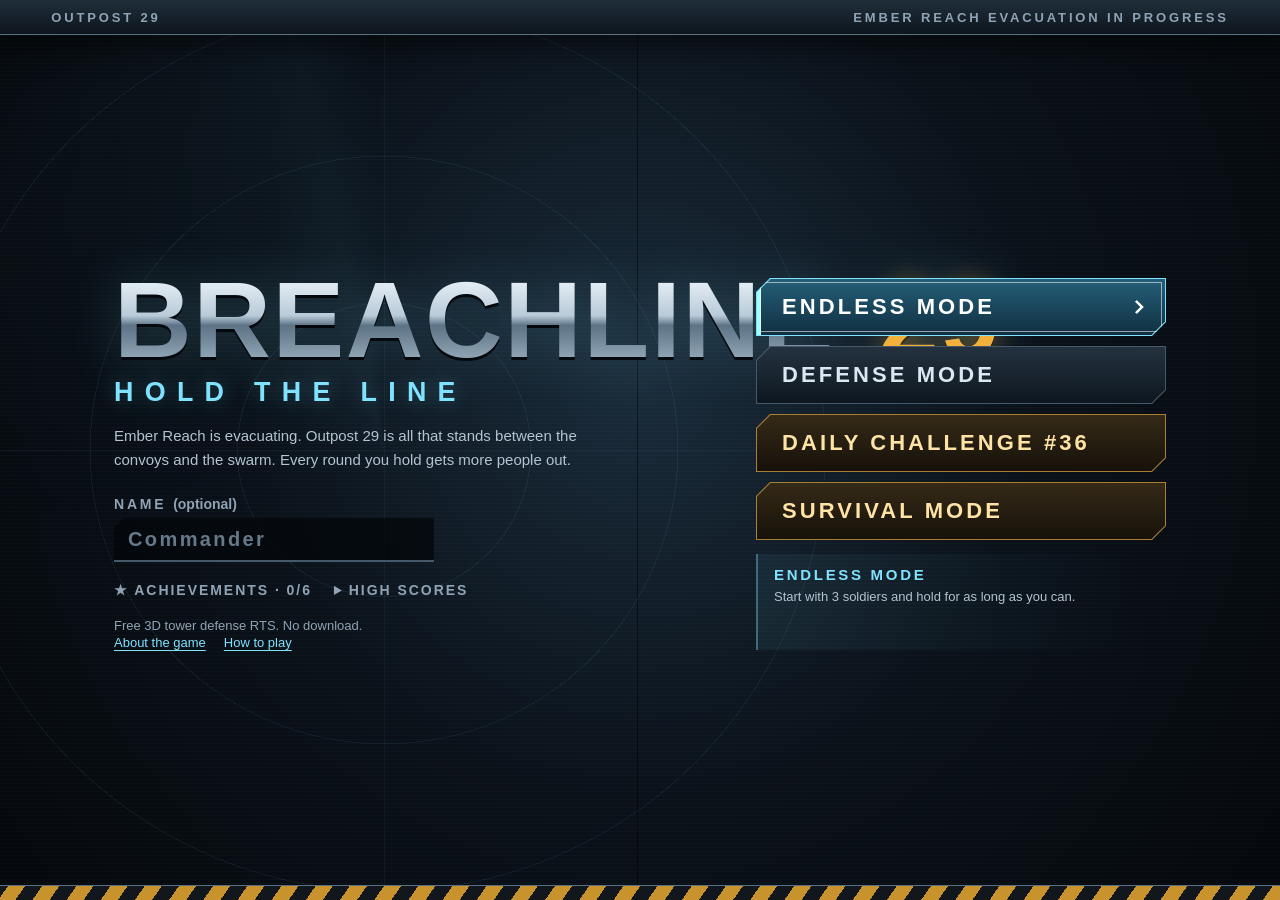
==== commit d9ea2a64: "Rename Skirmish to Survival mode and the endless stand to Endless mode Co-Authored-By: Claude Opus 5" ====
--- a/index.html
+++ b/index.html
@@ -328,13 +328,13 @@
         <button id="btnContinue" class="btn btn--primary" type="button">Continue game</button>
         <p id="savedRunInfo" class="intro__hint"></p>
       </section>
-      <button id="introBtn" class="btn btn--primary" type="submit" name="deploy" value="quick">Survival mode</button>
+      <button id="introBtn" class="btn btn--primary" type="submit" name="deploy" value="quick">Endless mode</button>
       <span class="intro__hint">Start with 3 soldiers and hold for as long as you can.</span>
       <button id="btnDefense" class="btn" type="submit" name="deploy" value="build">Defense mode</button>
       <span class="intro__hint">The battle waits while you build your line. Resume when you are ready.</span>
       <button id="btnDaily" class="btn btn--gold" type="submit" name="deploy" value="daily">Daily challenge</button>
       <span id="dailyInfo" class="intro__hint"></span>
-      <button id="btnSkirmish" class="btn btn--gold" type="button" aria-haspopup="dialog" aria-controls="skirmishDialog" hidden>Skirmish</button>
+      <button id="btnSkirmish" class="btn btn--gold" type="button" aria-haspopup="dialog" aria-controls="skirmishDialog" hidden>Survival mode</button>
       <span id="skirmishInfo" class="intro__hint" hidden></span>
     </div>
   </form>
@@ -360,7 +360,7 @@
 </dialog>
 
 <dialog id="skirmishDialog" class="career-dialog skirmish-dialog" aria-labelledby="skirmishTitle">
-  <div class="career-heading"><div><span class="intro__eyebrow">SKIRMISH</span><h2 id="skirmishTitle">Set up your battle</h2></div><button id="closeSkirmish" class="btn" type="button" aria-label="Close setup">×</button></div>
+  <div class="career-heading"><div><span class="intro__eyebrow">SURVIVAL MODE</span><h2 id="skirmishTitle">Set up your battle</h2></div><button id="closeSkirmish" class="btn" type="button" aria-label="Close setup">×</button></div>
   <p class="career-help">One map, one match. Destroy every hive to win; lose if the relay falls.</p>
   <div id="skirmishSetup" class="skirmish-setup"></div>
   <p id="skirmishSummary" class="skirmish-summary" role="status"></p>
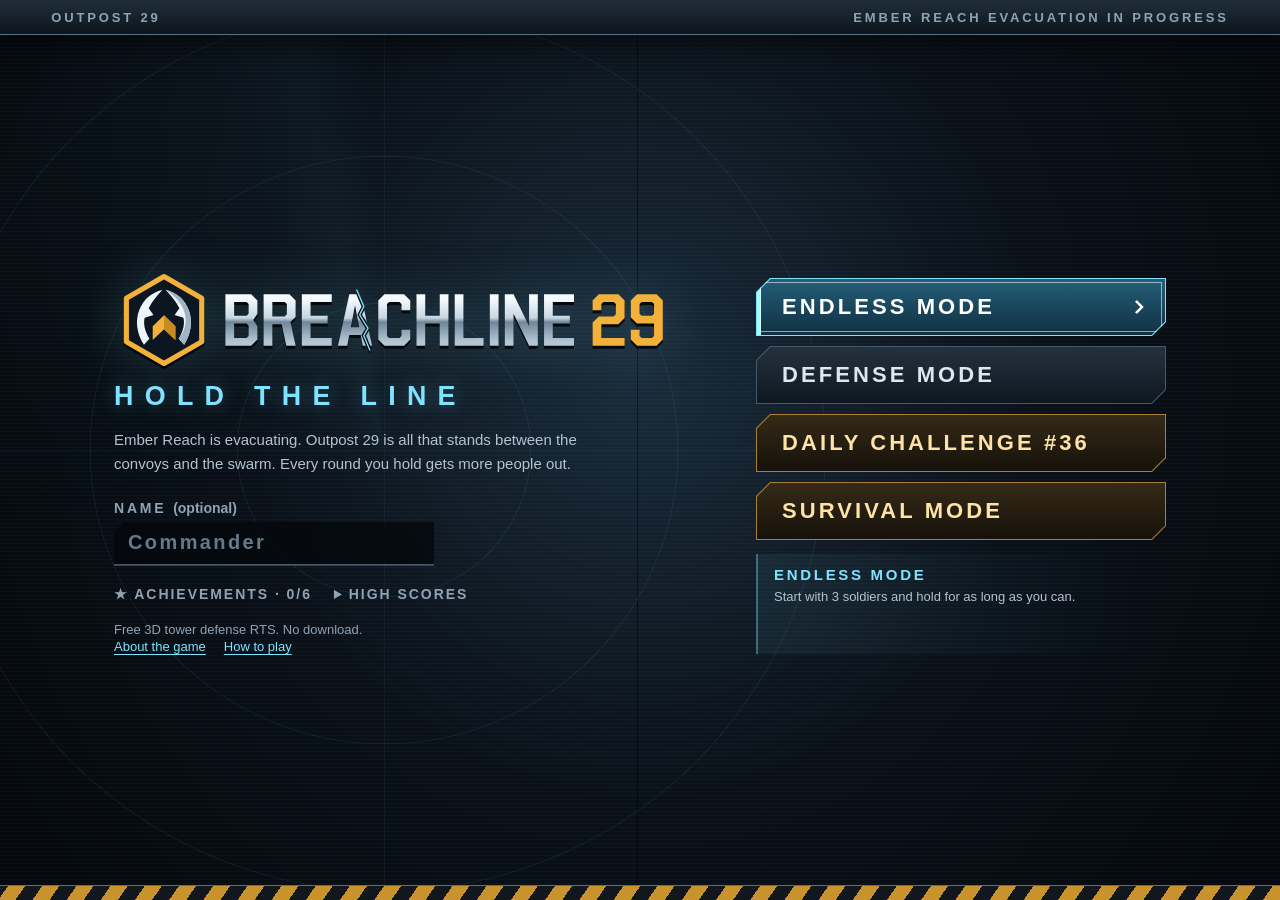
==== commit 003eda95: "Give the game a real logo and favicon Two swarm jaws close on a rank chevron inside a hive cell. The" ====
--- a/index.html
+++ b/index.html
@@ -13,7 +13,7 @@
 <link rel="canonical" href="https://protectyourhome.vercel.app/">
 <link rel="icon" href="favicon.ico" sizes="32x32">
 <link rel="icon" href="favicon.svg" type="image/svg+xml">
-<link rel="apple-touch-icon" href="assets/icons/apple-touch-icon.png">
+<link rel="apple-touch-icon" href="assets/brand/apple-touch-icon-v1.png">
 <link rel="manifest" href="site.webmanifest">
 <!-- Link previews. The picture is rendered from the game by tests/make-og-image.cjs. -->
 <meta property="og:type" content="website">
@@ -49,7 +49,7 @@
       "@id": "https://protectyourhome.vercel.app/#studio",
       "name": "BREACHLINE: 29",
       "url": "https://protectyourhome.vercel.app/",
-      "logo": "https://protectyourhome.vercel.app/assets/icons/icon-512.png"
+      "logo": "https://protectyourhome.vercel.app/assets/brand/icon-512-v1.png"
     },
     {
       "@type": ["VideoGame", "SoftwareApplication"],
@@ -106,7 +106,7 @@
 
   <header class="hud">
     <div class="hud__brand">
-      <div class="hud__sigil">29</div>
+      <img class="hud__sigil" src="assets/brand/mark-v1.svg" width="38" height="38" alt="">
       <div>
         <h1>BREACHLINE: 29</h1>
         <p id="pilot">Ember Reach · Outpost 29</p>
@@ -302,7 +302,7 @@
   <div class="menu-rail menu-rail--bottom" aria-hidden="true"></div>
   <form id="introForm" class="banner__inner intro" autocomplete="off">
     <div class="menu__brief">
-      <span class="intro__eyebrow">BREACHLINE<i>:</i> <b>29</b></span>
+      <span class="intro__eyebrow"><img class="menu__logo" src="assets/brand/logo-v1.svg" width="1368" height="248" alt="BREACHLINE: 29"></span>
       <h2 class="is-win">Hold the Line</h2>
       <p class="menu__story">Ember Reach is evacuating. Outpost 29 is all that stands between the convoys and the swarm. Every round you hold gets more people out.</p>
       <p id="challengeIntro" class="challenge-intro" hidden></p>
--- a/src/menu.css
+++ b/src/menu.css
@@ -89,23 +89,12 @@
 /* ---------------- the title ---------------- */
 
 .menu-shell .intro__eyebrow {
-  display: block; font: 700 clamp(58px, 8.4vw, 118px)/.86 var(--menu-display); letter-spacing: .015em;
-  color: transparent; white-space: nowrap;
-  /* The gradient only paints inside this box, and the tight line height is shorter than the letters. */
-  padding-block: .16em; margin-block: -.16em;
-  background: linear-gradient(100deg, #0000 42%, #ffffffd0 50%, #0000 58%) -160% 0 / 250% 100% no-repeat,
-    linear-gradient(180deg, #f6fbff 8%, #b9cbd9 46%, #5d7486 54%, #a8bccb 92%);
-  -webkit-background-clip: text; background-clip: text;
+  display: block; width: min(100%, 680px);
   filter: drop-shadow(0 3px 0 #05090d) drop-shadow(0 0 26px #7fe3ff30);
-  animation: menu-logo-on .9s .3s steps(1) backwards, menu-logo-glint 1.5s 1.1s var(--menu-out) backwards;
-}
-.menu-shell .intro__eyebrow i { font-style: normal; opacity: 0; font-size: 0; }
-.menu-shell .intro__eyebrow b {
-  display: inline-block; margin-left: .1em; font-weight: 700; color: var(--menu-amber);
-  -webkit-text-fill-color: var(--menu-amber); text-shadow: 0 0 24px #f2b13b66;
-}
+  animation: menu-logo-on .9s .3s steps(1) backwards;
+}
+.menu__logo { display: block; width: 100%; height: auto; }
 @keyframes menu-logo-on { 0% { opacity: 0; } 12% { opacity: .8; } 20% { opacity: .1; } 34% { opacity: 1; } 42% { opacity: .35; } 54%, 100% { opacity: 1; } }
-@keyframes menu-logo-glint { from { background-position: 160% 0, 0 0; } to { background-position: -160% 0, 0 0; } }
 
 .menu-shell .intro h2 {
   margin: 0; color: var(--menu-ice); font: 600 clamp(19px, 2.1vw, 28px)/1.1 var(--menu-display);
@@ -280,7 +269,6 @@
   .menu-shell .intro { grid-template-columns: minmax(0, 1fr); grid-template-rows: none; align-content: start; row-gap: 18px; padding: 52px 16px 30px; }
   .menu__brief { grid-row: auto; gap: 8px; }
   .menu__orders { align-self: start; }
-  .menu-shell .intro__eyebrow { font-size: clamp(50px, 16.5vw, 104px); }
   .menu-shell .intro h2 { letter-spacing: .3em; }
   .menu-shell .menu__story { font-size: 14px; }
   .menu__about span { display: none; }
@@ -291,6 +279,6 @@
 @media (min-width: 901px) and (max-height: 720px) {
   .menu-shell .intro { align-content: start; padding-top: 48px; padding-bottom: 24px; }
   .menu-shell .menu__orders .btn { min-height: 48px; font-size: 19px; }
-  .menu-shell .intro__eyebrow { font-size: clamp(52px, 7vw, 84px); }
+  .menu-shell .intro__eyebrow { width: min(100%, 460px); }
   .has-readout .menu__readout { min-height: 76px; padding: 8px 14px; }
 }
--- a/src/console.css
+++ b/src/console.css
@@ -28,10 +28,7 @@
 /* ---------------- top bar ---------------- */
 
 .app .hud { background: var(--steel-plate); border: 0; box-shadow: 0 1px 0 #5a7184, 0 8px 24px #0006; }
-.app .hud__sigil {
-  color: #171006; font-family: var(--menu-display); font-size: 17px; font-weight: 700;
-  background: linear-gradient(180deg, #f8c665, #c98c25); clip-path: var(--cut-s); border-radius: 0;
-}
+.app .hud__sigil { width: 30px; height: 30px; background: none; clip-path: none; border-radius: 0; box-shadow: none; }
 .app .hud__brand h1 { font: 700 16px/1 var(--menu-display); letter-spacing: .14em; }
 .app .hud .readout__k { font-family: var(--menu-display); font-size: 12px; letter-spacing: .12em; }
 .app .hud .readout__v { font-family: var(--menu-display); font-size: 18px; font-weight: 700; letter-spacing: .04em; }
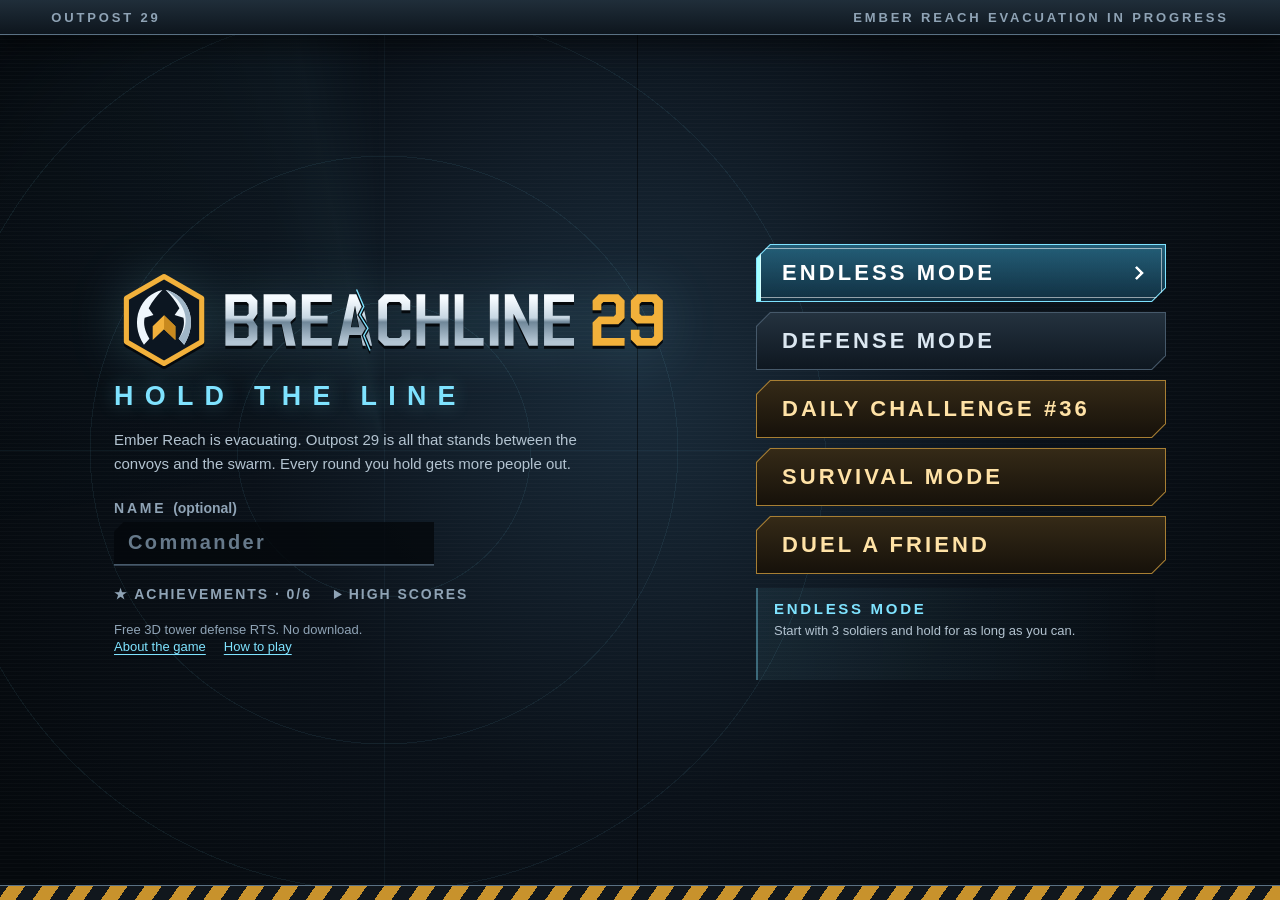
==== commit 928fc841: "Add Duel: a two-player mirrored match with drafted armies Two players each hold the same canyon agai" ====
--- a/index.html
+++ b/index.html
@@ -300,7 +300,7 @@
   </div>
   <div class="menu-rail menu-rail--top" aria-hidden="true"><span>Outpost 29</span><span>Ember Reach evacuation in progress</span></div>
   <div class="menu-rail menu-rail--bottom" aria-hidden="true"></div>
-  <form id="introForm" class="banner__inner intro" autocomplete="off">
+  <form id="introForm" class="banner__inner intro" autocomplete="off" onsubmit="event.preventDefault(); window.earlyStart = event.submitter;">
     <div class="menu__brief">
       <span class="intro__eyebrow"><img class="menu__logo" src="assets/brand/logo-v1.svg" width="1368" height="248" alt="BREACHLINE: 29"></span>
       <h2 class="is-win">Hold the Line</h2>
@@ -336,6 +336,8 @@
       <span id="dailyInfo" class="intro__hint"></span>
       <button id="btnSkirmish" class="btn btn--gold" type="button" aria-haspopup="dialog" aria-controls="skirmishDialog" hidden>Survival mode</button>
       <span id="skirmishInfo" class="intro__hint" hidden></span>
+      <button id="btnDuel" class="btn btn--gold" type="button" aria-haspopup="dialog" aria-controls="duelDialog" hidden>Duel a friend</button>
+      <span id="duelInfo" class="intro__hint" hidden>Two players, the same canyon and waves. Draft your army, send bugs at your rival, destroy your hives first.</span>
     </div>
   </form>
 </div>
--- a/src/style.css
+++ b/src/style.css
@@ -682,7 +682,7 @@
 .hud .btn--off .sound-mute { display: block; }
 .hud .btn--more { display: none; font-size: 20px; }
 @media (max-width: 1150px) { .hud { gap: 10px; } .hud__brand h1 { display: none; } .hud__readouts { gap: 11px; } }
-@media (max-width: 800px) {
+@media (max-width: 900px) {
   .hud { min-height: 42px; padding: 5px 8px; gap: 8px; }
   .hud__tools { display: none; position: absolute; top: calc(100% + 6px); right: 0; z-index: 6; margin: 0; padding: 9px; background: #0c1722; border: 1px solid var(--line); box-shadow: 0 6px 20px #0007; flex-wrap: wrap; justify-content: flex-end; max-width: calc(100vw - 12px); }
   .hud.is-tools-open .hud__tools { display: flex; }
@@ -1075,5 +1075,14 @@
 .unit-card__stats span { flex: none; font-size: 9px; letter-spacing: .04em; color: var(--muted); }
 .unit-card__stats b { min-width: 0; overflow: hidden; font-size: 10px; font-weight: 600; color: #eaf5ff; text-overflow: ellipsis; white-space: nowrap; font-variant-numeric: tabular-nums; }
 /* Below 1100px the dock fills the bottom edge, so the card sits just above its right end. Phones use the info button. */
-@media (max-width: 1100px) { .unit-card { bottom: 116px; } }
+@media (max-width: 1100px) { .unit-card { bottom: 136px; } }
 @media (max-width: 760px) { .unit-card { display: none; } }
+
+/* Small screens: the toolbar's menu button always stays reachable, however large the numbers grow. */
+@media (max-width: 900px) {
+  .hud__readouts { flex: 0 1 auto; min-width: 0; overflow: hidden; }
+  .hud__controls, .hud .btn--more { flex: none; }
+}
+@media (max-width: 450px) { .hud .readout__k { display: none; } .hud .readout__v { font-size: 11px; } }
+/* The field manual sits below the wave callout instead of underneath it. */
+@media (max-width: 1024px) { .field-guide { top: 92px; } }
